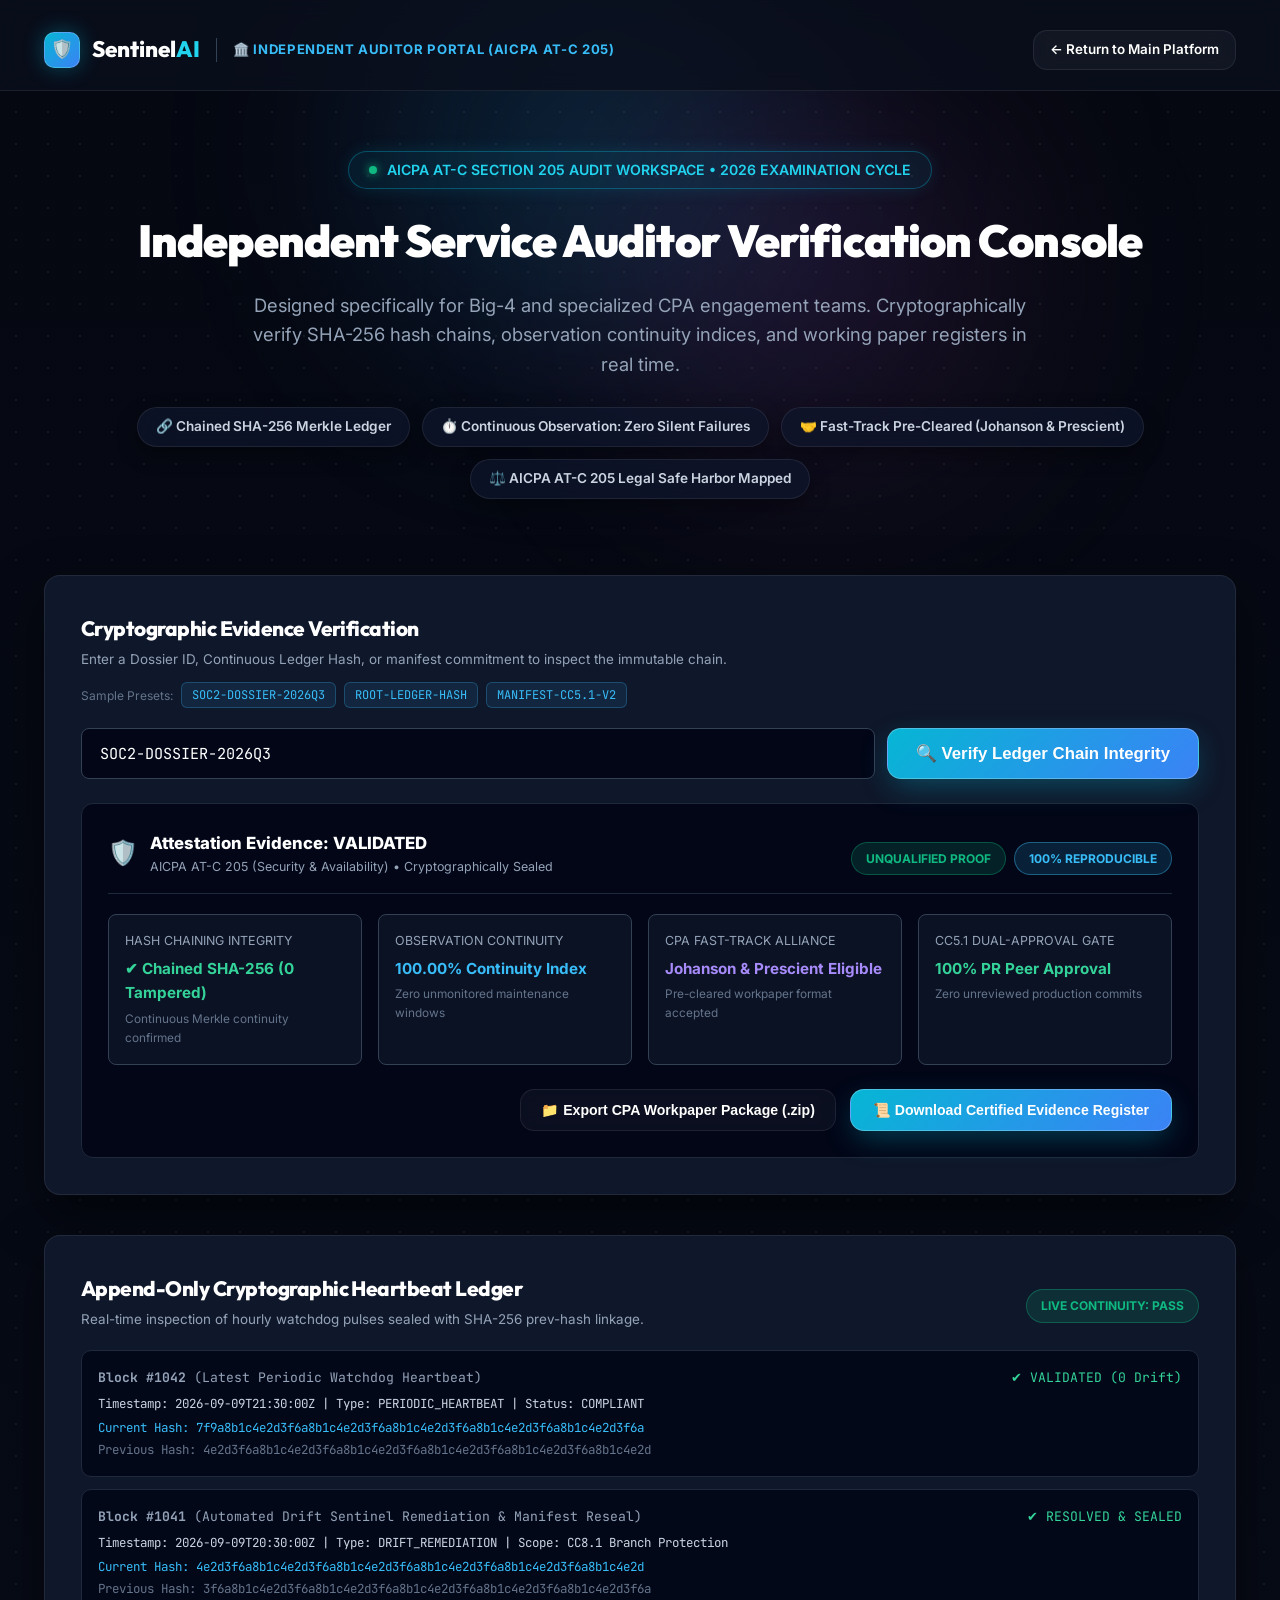
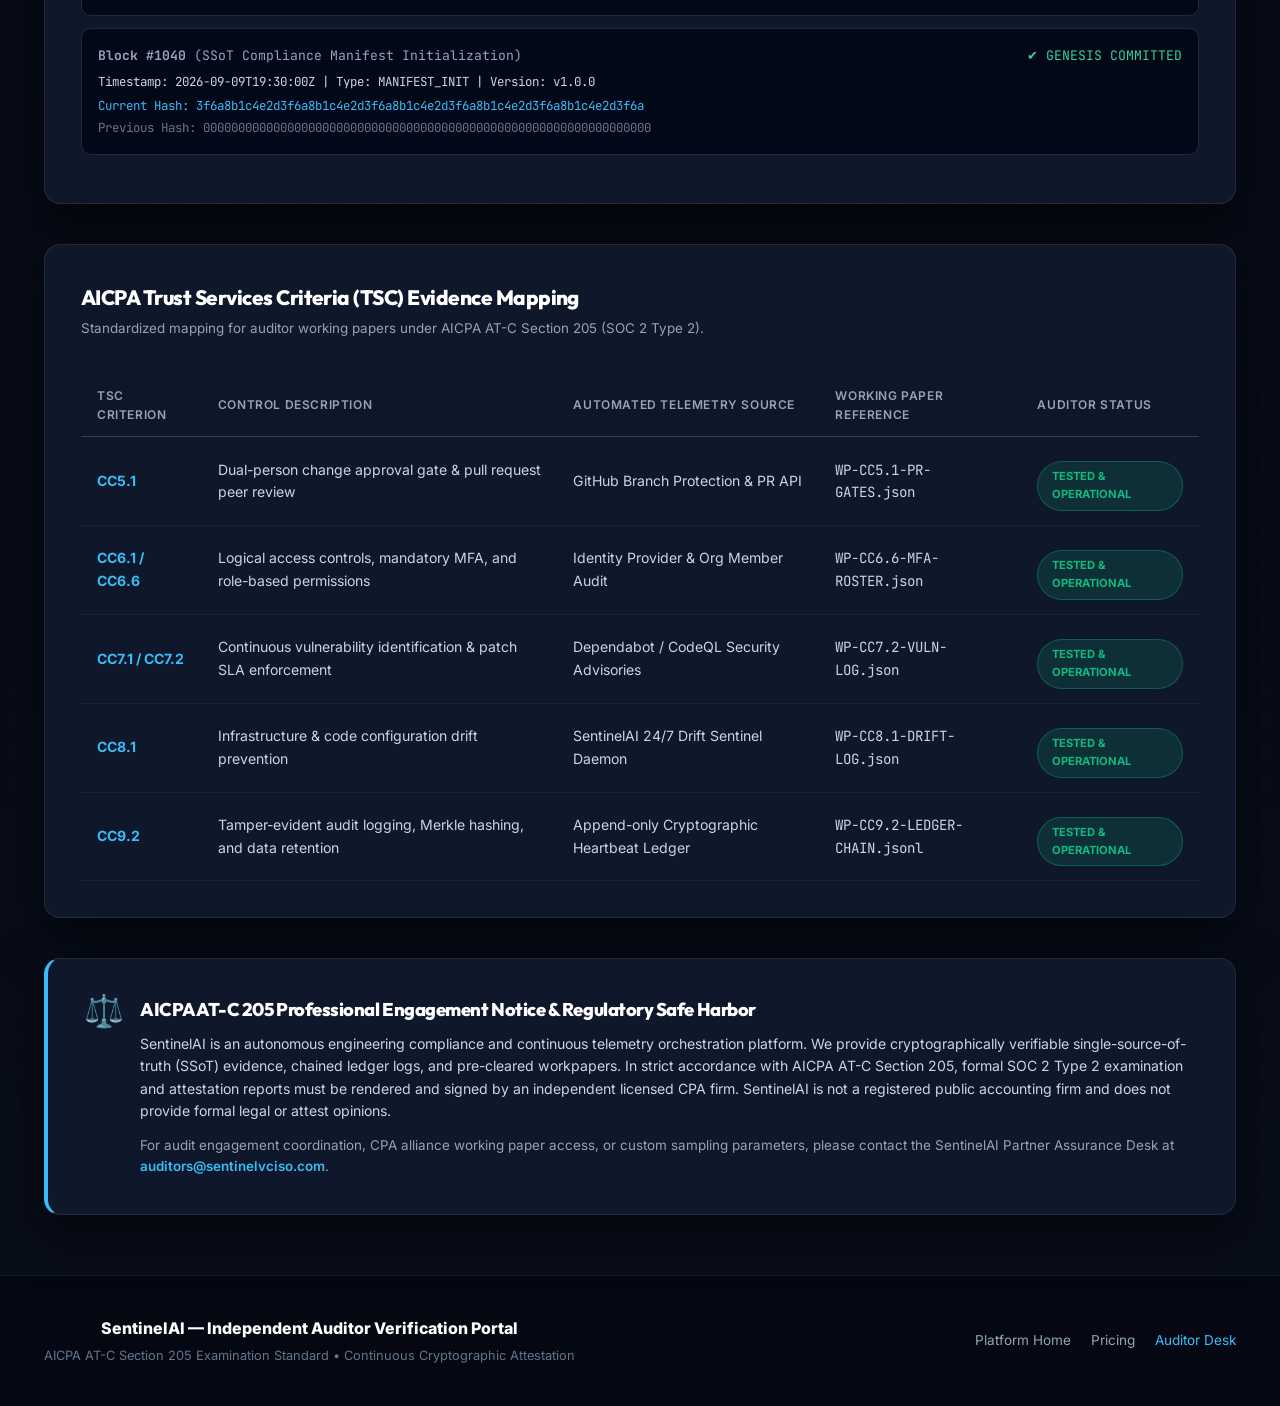
==== auditor-portal.html @ 619c7aff "feat(portal): separate auditor portal into dedicated standalone AICPA AT-C 205 workspace" ====
<!DOCTYPE html>
<html lang="en">
<head>
  <meta charset="UTF-8">
  <meta name="viewport" content="width=device-width, initial-scale=1.0">
  <title>AICPA Independent Auditor Verification Portal — SentinelAI</title>
  <meta name="description" content="Dedicated verification portal for independent CPA engagement teams and Big-4 auditors. Cryptographically verify SHA-256 audit ledgers, observation continuity, and AICPA AT-C 205 workpapers in real time.">
  <link rel="stylesheet" href="style.css">
  <style>
    .auditor-header {
      padding: 30px 0 20px;
      border-bottom: 1px solid var(--border-subtle);
      background: rgba(10, 15, 29, 0.8);
      backdrop-filter: blur(12px);
      position: sticky;
      top: 0;
      z-index: 100;
    }
    .auditor-nav {
      display: flex;
      align-items: center;
      justify-content: space-between;
      gap: 20px;
      flex-wrap: wrap;
    }
    .auditor-hero {
      padding: 60px 0 40px;
      text-align: center;
    }
    .portal-card {
      background: #0f172a;
      border: 1px solid var(--border-subtle);
      border-radius: 16px;
      padding: 36px;
      box-shadow: 0 20px 50px rgba(0, 0, 0, 0.5);
      margin-bottom: 40px;
    }
    .ledger-block {
      background: rgba(2, 6, 23, 0.85);
      border: 1px solid #1e293b;
      border-radius: 10px;
      padding: 16px;
      margin-bottom: 12px;
      font-family: 'JetBrains Mono', monospace;
      font-size: 0.82rem;
      transition: all 0.2s ease;
    }
    .ledger-block:hover {
      border-color: var(--primary-cyan-bright);
      background: rgba(6, 182, 212, 0.04);
    }
    .matrix-table {
      width: 100%;
      border-collapse: collapse;
      font-size: 0.88rem;
      margin-top: 16px;
    }
    .matrix-table th {
      text-align: left;
      padding: 12px 16px;
      background: rgba(15, 23, 42, 0.9);
      color: #94a3b8;
      font-weight: 600;
      border-bottom: 1px solid #334155;
      text-transform: uppercase;
      font-size: 0.75rem;
      letter-spacing: 0.05em;
    }
    .matrix-table td {
      padding: 14px 16px;
      border-bottom: 1px solid rgba(255, 255, 255, 0.05);
      color: #cbd5e1;
    }
    .matrix-table tr:hover td {
      background: rgba(255, 255, 255, 0.02);
    }
    .sample-chip {
      background: rgba(56, 189, 248, 0.1);
      border: 1px solid rgba(56, 189, 248, 0.25);
      border-radius: 6px;
      padding: 4px 10px;
      font-size: 0.75rem;
      color: #38bdf8;
      cursor: pointer;
      font-family: 'JetBrains Mono', monospace;
      transition: all 0.2s ease;
    }
    .sample-chip:hover {
      background: rgba(56, 189, 248, 0.2);
      border-color: #38bdf8;
    }
  </style>
</head>
<body>

  <!-- Aurora Ambient Light Mesh -->
  <div class="aurora-bg">
    <div class="aurora-blob-1"></div>
    <div class="aurora-blob-2"></div>
  </div>

  <!-- Auditor Workspace Sticky Header -->
  <header class="auditor-header">
    <div class="container auditor-nav">
      <div style="display: flex; align-items: center; gap: 16px;">
        <a href="index.html" class="brand-logo" id="auditor-logo-link">
          <div class="brand-shield-icon">🛡️</div>
          <span>Sentinel<span style="color: var(--primary-cyan-bright);">AI</span></span>
        </a>
        <div style="height: 24px; width: 1px; background: #334155;"></div>
        <span style="font-size: 0.82rem; font-weight: 700; color: #38bdf8; letter-spacing: 0.05em; text-transform: uppercase;">
          🏛️ Independent Auditor Portal (AICPA AT-C 205)
        </span>
      </div>
      <div>
        <a href="index.html" class="btn-secondary" style="font-size: 0.84rem; padding: 8px 16px;">
          <span>← Return to Main Platform</span>
        </a>
      </div>
    </div>
  </header>

  <main class="container">
    <!-- Hero / Title -->
    <section class="auditor-hero">
      <div class="badge-pill" style="margin-bottom: 16px;">
        <span class="pulse-dot"></span>
        <span>AICPA AT-C SECTION 205 AUDIT WORKSPACE • 2026 EXAMINATION CYCLE</span>
      </div>
      <h1 style="font-size: 2.8rem; font-weight: 900; margin-bottom: 14px; letter-spacing: -0.02em;">
        Independent Service Auditor Verification Console
      </h1>
      <p style="color: var(--text-muted); font-size: 1.15rem; max-width: 780px; margin: 0 auto 28px;">
        Designed specifically for Big-4 and specialized CPA engagement teams. Cryptographically verify SHA-256 hash chains, observation continuity indices, and working paper registers in real time.
      </p>

      <!-- Institutional Highlights Strip -->
      <div style="display: flex; gap: 12px; justify-content: center; flex-wrap: wrap; margin-bottom: 36px;">
        <div class="float-badge">
          <span>🔗 Chained SHA-256 Merkle Ledger</span>
        </div>
        <div class="float-badge">
          <span>⏱️ Continuous Observation: Zero Silent Failures</span>
        </div>
        <div class="float-badge">
          <span>🤝 Fast-Track Pre-Cleared (Johanson & Prescient)</span>
        </div>
        <div class="float-badge">
          <span>⚖️ AICPA AT-C 205 Legal Safe Harbor Mapped</span>
        </div>
      </div>
    </section>

    <!-- Interactive Verification Console Card -->
    <section class="portal-card">
      <div style="display: flex; justify-content: space-between; align-items: center; margin-bottom: 20px; flex-wrap: wrap; gap: 12px;">
        <div>
          <h2 style="font-size: 1.3rem; font-weight: 800; color: #ffffff; margin-bottom: 4px;">Cryptographic Evidence Verification</h2>
          <p style="font-size: 0.84rem; color: var(--text-muted);">Enter a Dossier ID, Continuous Ledger Hash, or manifest commitment to inspect the immutable chain.</p>
        </div>
        <div style="display: flex; gap: 8px; align-items: center; flex-wrap: wrap;">
          <span style="font-size: 0.75rem; color: var(--text-dim);">Sample Presets:</span>
          <button class="sample-chip" id="preset-dossier" type="button">SOC2-DOSSIER-2026Q3</button>
          <button class="sample-chip" id="preset-heartbeat" type="button">ROOT-LEDGER-HASH</button>
          <button class="sample-chip" id="preset-manifest" type="button">MANIFEST-CC5.1-V2</button>
        </div>
      </div>

      <div style="display: flex; gap: 12px; margin-bottom: 24px; flex-wrap: wrap;">
        <input type="text" id="auditor-verify-input" value="SOC2-DOSSIER-2026Q3" placeholder="Enter Document ID or SHA-256 Ledger Root Hash..." style="flex: 1; min-width: 280px; background: #020617; border: 1px solid #334155; border-radius: 8px; padding: 14px 18px; color: #ffffff; font-family: 'JetBrains Mono', monospace; font-size: 0.95rem; outline: none;">
        <button class="btn-primary" id="btn-verify-auditor-ledger" style="white-space: nowrap; padding: 14px 28px;">
          <span>🔍 Verify Ledger Chain Integrity</span>
        </button>
      </div>

      <!-- Verification Results Box -->
      <div id="auditor-verify-result" style="background: #020617; border: 1px solid #1e293b; border-radius: 12px; padding: 26px;">
        <div style="display: flex; align-items: center; justify-content: space-between; border-bottom: 1px solid #1e293b; padding-bottom: 16px; margin-bottom: 20px; flex-wrap: wrap; gap: 12px;">
          <div style="display: flex; align-items: center; gap: 12px;">
            <span style="font-size: 24px;">🛡️</span>
            <div>
              <span style="font-size: 1.05rem; font-weight: 800; color: #ffffff;" id="auditor-res-status">Attestation Evidence: VALIDATED</span>
              <div style="font-size: 0.78rem; color: #94a3b8;">AICPA AT-C 205 (Security & Availability) • Cryptographically Sealed</div>
            </div>
          </div>
          <div style="display: flex; gap: 8px;">
            <span class="score-status-badge tag-pass" style="font-size: 0.75rem;" id="auditor-res-badge">UNQUALIFIED PROOF</span>
            <span class="score-status-badge" style="background: rgba(56, 189, 248, 0.15); color: #38bdf8; border: 1px solid rgba(56, 189, 248, 0.4); font-size: 0.75rem;">100% REPRODUCIBLE</span>
          </div>
        </div>

        <div style="display: grid; grid-template-columns: repeat(auto-fit, minmax(240px, 1fr)); gap: 16px; margin-bottom: 24px; font-size: 0.85rem;">
          <div style="background: rgba(15, 23, 42, 0.7); padding: 16px; border-radius: 8px; border: 1px solid #334155;">
            <div style="color: #94a3b8; font-size: 0.78rem; text-transform: uppercase;">Hash Chaining Integrity</div>
            <div style="color: #34d399; font-weight: 700; margin-top: 6px; font-size: 0.95rem;">✔ Chained SHA-256 (0 Tampered)</div>
            <div style="color: var(--text-dim); font-size: 0.74rem; margin-top: 4px;">Continuous Merkle continuity confirmed</div>
          </div>
          <div style="background: rgba(15, 23, 42, 0.7); padding: 16px; border-radius: 8px; border: 1px solid #334155;">
            <div style="color: #94a3b8; font-size: 0.78rem; text-transform: uppercase;">Observation Continuity</div>
            <div style="color: #38bdf8; font-weight: 700; margin-top: 6px; font-size: 0.95rem;" id="auditor-continuity-val">100.00% Continuity Index</div>
            <div style="color: var(--text-dim); font-size: 0.74rem; margin-top: 4px;">Zero unmonitored maintenance windows</div>
          </div>
          <div style="background: rgba(15, 23, 42, 0.7); padding: 16px; border-radius: 8px; border: 1px solid #334155;">
            <div style="color: #94a3b8; font-size: 0.78rem; text-transform: uppercase;">CPA Fast-Track Alliance</div>
            <div style="color: #a78bfa; font-weight: 700; margin-top: 6px; font-size: 0.95rem;">Johanson & Prescient Eligible</div>
            <div style="color: var(--text-dim); font-size: 0.74rem; margin-top: 4px;">Pre-cleared workpaper format accepted</div>
          </div>
          <div style="background: rgba(15, 23, 42, 0.7); padding: 16px; border-radius: 8px; border: 1px solid #334155;">
            <div style="color: #94a3b8; font-size: 0.78rem; text-transform: uppercase;">CC5.1 Dual-Approval Gate</div>
            <div style="color: #34d399; font-weight: 700; margin-top: 6px; font-size: 0.95rem;">100% PR Peer Approval</div>
            <div style="color: var(--text-dim); font-size: 0.74rem; margin-top: 4px;">Zero unreviewed production commits</div>
          </div>
        </div>

        <div style="display: flex; gap: 14px; justify-content: flex-end; flex-wrap: wrap;">
          <button class="btn-secondary" id="btn-export-workpapers" style="display: inline-flex; align-items: center; gap: 8px; font-size: 0.88rem; padding: 12px 20px;">
            <span>📁 Export CPA Workpaper Package (.zip)</span>
          </button>
          <button class="btn-primary" id="btn-download-audit-cert" style="display: inline-flex; align-items: center; gap: 8px; font-size: 0.88rem; padding: 12px 22px;">
            <span>📜 Download Certified Evidence Register</span>
          </button>
        </div>
      </div>
    </section>

    <!-- Cryptographic Ledger Block Explorer -->
    <section class="portal-card">
      <div style="display: flex; justify-content: space-between; align-items: center; margin-bottom: 20px;">
        <div>
          <h2 style="font-size: 1.3rem; font-weight: 800; color: #ffffff; margin-bottom: 4px;">Append-Only Cryptographic Heartbeat Ledger</h2>
          <p style="font-size: 0.84rem; color: var(--text-muted);">Real-time inspection of hourly watchdog pulses sealed with SHA-256 prev-hash linkage.</p>
        </div>
        <span class="score-status-badge tag-pass" style="font-size: 0.75rem;">LIVE CONTINUITY: PASS</span>
      </div>

      <div class="ledger-block">
        <div style="display: flex; justify-content: space-between; margin-bottom: 6px; color: #94a3b8;">
          <span><strong>Block #1042</strong> (Latest Periodic Watchdog Heartbeat)</span>
          <span style="color: #34d399;">✔ VALIDATED (0 Drift)</span>
        </div>
        <div style="color: #cbd5e1; font-size: 0.78rem;">
          <div>Timestamp: <code>2026-09-09T21:30:00Z</code> | Type: <code>PERIODIC_HEARTBEAT</code> | Status: <code>COMPLIANT</code></div>
          <div style="color: #38bdf8; margin-top: 4px; word-break: break-all;">Current Hash: <code>7f9a8b1c4e2d3f6a8b1c4e2d3f6a8b1c4e2d3f6a8b1c4e2d3f6a8b1c4e2d3f6a</code></div>
          <div style="color: #64748b; margin-top: 2px; word-break: break-all;">Previous Hash: <code>4e2d3f6a8b1c4e2d3f6a8b1c4e2d3f6a8b1c4e2d3f6a8b1c4e2d3f6a8b1c4e2d</code></div>
        </div>
      </div>

      <div class="ledger-block">
        <div style="display: flex; justify-content: space-between; margin-bottom: 6px; color: #94a3b8;">
          <span><strong>Block #1041</strong> (Automated Drift Sentinel Remediation & Manifest Reseal)</span>
          <span style="color: #34d399;">✔ RESOLVED & SEALED</span>
        </div>
        <div style="color: #cbd5e1; font-size: 0.78rem;">
          <div>Timestamp: <code>2026-09-09T20:30:00Z</code> | Type: <code>DRIFT_REMEDIATION</code> | Scope: <code>CC8.1 Branch Protection</code></div>
          <div style="color: #38bdf8; margin-top: 4px; word-break: break-all;">Current Hash: <code>4e2d3f6a8b1c4e2d3f6a8b1c4e2d3f6a8b1c4e2d3f6a8b1c4e2d3f6a8b1c4e2d</code></div>
          <div style="color: #64748b; margin-top: 2px; word-break: break-all;">Previous Hash: <code>3f6a8b1c4e2d3f6a8b1c4e2d3f6a8b1c4e2d3f6a8b1c4e2d3f6a8b1c4e2d3f6a</code></div>
        </div>
      </div>

      <div class="ledger-block">
        <div style="display: flex; justify-content: space-between; margin-bottom: 6px; color: #94a3b8;">
          <span><strong>Block #1040</strong> (SSoT Compliance Manifest Initialization)</span>
          <span style="color: #34d399;">✔ GENESIS COMMITTED</span>
        </div>
        <div style="color: #cbd5e1; font-size: 0.78rem;">
          <div>Timestamp: <code>2026-09-09T19:30:00Z</code> | Type: <code>MANIFEST_INIT</code> | Version: <code>v1.0.0</code></div>
          <div style="color: #38bdf8; margin-top: 4px; word-break: break-all;">Current Hash: <code>3f6a8b1c4e2d3f6a8b1c4e2d3f6a8b1c4e2d3f6a8b1c4e2d3f6a8b1c4e2d3f6a</code></div>
          <div style="color: #64748b; margin-top: 2px; word-break: break-all;">Previous Hash: <code>0000000000000000000000000000000000000000000000000000000000000000</code></div>
        </div>
      </div>
    </section>

    <!-- AICPA Trust Services Criteria (TSC) Control Matrix -->
    <section class="portal-card">
      <h2 style="font-size: 1.3rem; font-weight: 800; color: #ffffff; margin-bottom: 4px;">AICPA Trust Services Criteria (TSC) Evidence Mapping</h2>
      <p style="font-size: 0.84rem; color: var(--text-muted); margin-bottom: 18px;">
        Standardized mapping for auditor working papers under AICPA AT-C Section 205 (SOC 2 Type 2).
      </p>

      <div style="overflow-x: auto;">
        <table class="matrix-table">
          <thead>
            <tr>
              <th>TSC Criterion</th>
              <th>Control Description</th>
              <th>Automated Telemetry Source</th>
              <th>Working Paper Reference</th>
              <th>Auditor Status</th>
            </tr>
          </thead>
          <tbody>
            <tr>
              <td><strong style="color: #38bdf8;">CC5.1</strong></td>
              <td>Dual-person change approval gate & pull request peer review</td>
              <td>GitHub Branch Protection & PR API</td>
              <td><code>WP-CC5.1-PR-GATES.json</code></td>
              <td><span class="score-status-badge tag-pass" style="font-size: 0.7rem;">TESTED & OPERATIONAL</span></td>
            </tr>
            <tr>
              <td><strong style="color: #38bdf8;">CC6.1 / CC6.6</strong></td>
              <td>Logical access controls, mandatory MFA, and role-based permissions</td>
              <td>Identity Provider & Org Member Audit</td>
              <td><code>WP-CC6.6-MFA-ROSTER.json</code></td>
              <td><span class="score-status-badge tag-pass" style="font-size: 0.7rem;">TESTED & OPERATIONAL</span></td>
            </tr>
            <tr>
              <td><strong style="color: #38bdf8;">CC7.1 / CC7.2</strong></td>
              <td>Continuous vulnerability identification & patch SLA enforcement</td>
              <td>Dependabot / CodeQL Security Advisories</td>
              <td><code>WP-CC7.2-VULN-LOG.json</code></td>
              <td><span class="score-status-badge tag-pass" style="font-size: 0.7rem;">TESTED & OPERATIONAL</span></td>
            </tr>
            <tr>
              <td><strong style="color: #38bdf8;">CC8.1</strong></td>
              <td>Infrastructure & code configuration drift prevention</td>
              <td>SentinelAI 24/7 Drift Sentinel Daemon</td>
              <td><code>WP-CC8.1-DRIFT-LOG.json</code></td>
              <td><span class="score-status-badge tag-pass" style="font-size: 0.7rem;">TESTED & OPERATIONAL</span></td>
            </tr>
            <tr>
              <td><strong style="color: #38bdf8;">CC9.2</strong></td>
              <td>Tamper-evident audit logging, Merkle hashing, and data retention</td>
              <td>Append-only Cryptographic Heartbeat Ledger</td>
              <td><code>WP-CC9.2-LEDGER-CHAIN.jsonl</code></td>
              <td><span class="score-status-badge tag-pass" style="font-size: 0.7rem;">TESTED & OPERATIONAL</span></td>
            </tr>
          </tbody>
        </table>
      </div>
    </section>

    <!-- AICPA AT-C 205 Legal Safe Harbor & Guarantee -->
    <section class="portal-card" style="border-left: 4px solid #38bdf8;">
      <div style="display: flex; align-items: flex-start; gap: 16px;">
        <span style="font-size: 32px; line-height: 1;">⚖️</span>
        <div>
          <h3 style="font-size: 1.15rem; font-weight: 800; color: #ffffff; margin-bottom: 8px;">
            AICPA AT-C 205 Professional Engagement Notice & Regulatory Safe Harbor
          </h3>
          <p style="font-size: 0.88rem; color: #cbd5e1; line-height: 1.6; margin-bottom: 12px;">
            SentinelAI is an autonomous engineering compliance and continuous telemetry orchestration platform. We provide cryptographically verifiable single-source-of-truth (SSoT) evidence, chained ledger logs, and pre-cleared workpapers. In strict accordance with AICPA AT-C Section 205, formal SOC 2 Type 2 examination and attestation reports must be rendered and signed by an independent licensed CPA firm. SentinelAI is not a registered public accounting firm and does not provide formal legal or attest opinions.
          </p>
          <div style="font-size: 0.84rem; color: #94a3b8;">
            For audit engagement coordination, CPA alliance working paper access, or custom sampling parameters, please contact the SentinelAI Partner Assurance Desk at <a href="mailto:auditors@sentinelvciso.com" style="color: #38bdf8; text-decoration: none; font-weight: 600;">auditors@sentinelvciso.com</a>.
          </div>
        </div>
      </div>
    </section>
  </main>

  <!-- Footer -->
  <footer style="border-top: 1px solid var(--border-subtle); padding: 40px 0; margin-top: 60px; background: rgba(5, 8, 17, 0.9);">
    <div class="container" style="display: flex; justify-content: space-between; align-items: center; flex-wrap: wrap; gap: 20px;">
      <div>
        <div style="font-weight: 800; color: #ffffff; font-size: 1rem; margin-bottom: 4px;">
          SentinelAI — Independent Auditor Verification Portal
        </div>
        <div style="font-size: 0.8rem; color: var(--text-dim);">
          AICPA AT-C Section 205 Examination Standard • Continuous Cryptographic Attestation
        </div>
      </div>
      <div style="display: flex; gap: 20px; font-size: 0.85rem;">
        <a href="index.html" style="color: var(--text-muted); text-decoration: none;">Platform Home</a>
        <a href="index.html#pricing" style="color: var(--text-muted); text-decoration: none;">Pricing</a>
        <a href="mailto:auditors@sentinelvciso.com" style="color: #38bdf8; text-decoration: none;">Auditor Desk</a>
      </div>
    </div>
  </footer>

  <script src="auditor.js"></script>
</body>
</html>
---- style.css ----
/* ════════════════════════════════════════════════════════════════════════════════
   SentinelAI Design System (S-Tier Pinterest / Linear Aesthetic V2.0)
   Cyber-Grid | Ambient Aurora Mesh | Bento Grid | Border Beams | Dark Dossier
   ════════════════════════════════════════════════════════════════════════════════ */

@import url('https://fonts.googleapis.com/css2?family=Inter:wght@300;400;500;600;700&family=Outfit:wght@500;600;700;800;900&family=JetBrains+Mono:wght@400;500;600&display=swap');

:root {
  --bg-deep: #050811;
  --bg-surface: #0a0f1d;
  --bg-surface-elevated: #10172c;
  --bg-glass: rgba(14, 21, 40, 0.7);
  --bg-card: rgba(16, 24, 46, 0.65);
  
  --border-subtle: rgba(255, 255, 255, 0.08);
  --border-hover: rgba(56, 189, 248, 0.4);
  --border-glow: rgba(6, 182, 212, 0.3);
  
  --primary-cyan: #06b6d4;
  --primary-cyan-bright: #22d3ee;
  --primary-glow: rgba(6, 182, 212, 0.35);
  --accent-violet: #8b5cf6;
  --accent-blue: #3b82f6;
  --accent-emerald: #10b981;
  --accent-amber: #f59e0b;
  --accent-rose: #f43f5e;
  
  --text-main: #f8fafc;
  --text-muted: #94a3b8;
  --text-dim: #64748b;
  
  --radius-sm: 8px;
  --radius-md: 14px;
  --radius-lg: 24px;
  --radius-full: 9999px;
  
  --shadow-card: 0 20px 40px -15px rgba(0, 0, 0, 0.7);
  --shadow-neon: 0 0 50px -10px var(--primary-glow);
}

html {
  scroll-behavior: smooth;
}

* {
  box-sizing: border-box;
  margin: 0;
  padding: 0;
}

section {
  scroll-margin-top: 90px;
}

body {
  font-family: 'Inter', -apple-system, BlinkMacSystemFont, sans-serif;
  background-color: var(--bg-deep);
  color: var(--text-main);
  line-height: 1.6;
  overflow-x: hidden;
  -webkit-font-smoothing: antialiased;
  background-image: 
    radial-gradient(rgba(255, 255, 255, 0.06) 1px, transparent 1px),
    linear-gradient(to bottom, #050811, #080d1a);
  background-size: 32px 32px, 100% 100%;
}

h1, h2, h3, h4, h5, h6 {
  font-family: 'Outfit', sans-serif;
  color: #ffffff;
  letter-spacing: -0.025em;
}

code, pre, .mono {
  font-family: 'JetBrains Mono', monospace;
}

/* Dynamic Aurora & Perspective Grid */
.aurora-bg {
  position: absolute;
  top: 0;
  left: 0;
  right: 0;
  height: 900px;
  overflow: hidden;
  z-index: 0;
  pointer-events: none;
}

.aurora-blob-1 {
  position: absolute;
  top: -100px;
  left: 20%;
  width: 650px;
  height: 500px;
  background: radial-gradient(circle, rgba(6, 182, 212, 0.22) 0%, rgba(59, 130, 246, 0.12) 40%, transparent 70%);
  filter: blur(90px);
  animation: floatOrb 12s ease-in-out infinite alternate;
}

.aurora-blob-2 {
  position: absolute;
  top: 50px;
  right: 15%;
  width: 550px;
  height: 450px;
  background: radial-gradient(circle, rgba(139, 92, 246, 0.18) 0%, rgba(236, 72, 153, 0.08) 50%, transparent 70%);
  filter: blur(100px);
  animation: floatOrb 15s ease-in-out infinite alternate-reverse;
}

@keyframes floatOrb {
  0% { transform: translate(0, 0) scale(1); }
  100% { transform: translate(40px, 30px) scale(1.1); }
}

.container {
  max-width: 1240px;
  margin: 0 auto;
  padding: 0 24px;
  position: relative;
  z-index: 1;
}

/* Navbar */
.navbar {
  position: sticky;
  top: 0;
  z-index: 100;
  background: rgba(5, 8, 17, 0.75);
  backdrop-filter: blur(20px);
  border-bottom: 1px solid var(--border-subtle);
  padding: 18px 0;
}

.nav-container {
  display: flex;
  align-items: center;
  justify-content: space-between;
}

.brand-logo {
  display: flex;
  align-items: center;
  gap: 12px;
  text-decoration: none;
  color: #ffffff;
  font-family: 'Outfit', sans-serif;
  font-weight: 800;
  font-size: 1.4rem;
}

.brand-shield-icon {
  width: 36px;
  height: 36px;
  background: linear-gradient(135deg, var(--primary-cyan), var(--accent-blue));
  border-radius: 10px;
  display: flex;
  align-items: center;
  justify-content: center;
  color: #ffffff;
  font-size: 18px;
  box-shadow: 0 0 20px var(--primary-glow);
  border: 1px solid rgba(255, 255, 255, 0.2);
}

.nav-links {
  display: flex;
  align-items: center;
  gap: 32px;
  list-style: none;
}

.nav-links a {
  color: var(--text-muted);
  text-decoration: none;
  font-size: 0.95rem;
  font-weight: 500;
  transition: all 0.2s ease;
}

.nav-links a:hover {
  color: var(--primary-cyan-bright);
}

.nav-cta-btn {
  background: linear-gradient(135deg, var(--primary-cyan), var(--accent-blue));
  color: #ffffff;
  border: 1px solid rgba(255, 255, 255, 0.2);
  border-radius: var(--radius-full);
  padding: 10px 22px;
  font-weight: 700;
  font-size: 0.92rem;
  cursor: pointer;
  text-decoration: none;
  box-shadow: 0 4px 18px var(--primary-glow);
  transition: all 0.2s cubic-bezier(0.16, 1, 0.3, 1);
}

.nav-cta-btn:hover {
  transform: translateY(-2px);
  box-shadow: 0 8px 25px rgba(6, 182, 212, 0.5);
  filter: brightness(1.1);
}

/* Hero Section */
.hero {
  padding: 100px 0 70px 0;
  text-align: center;
  position: relative;
}

.badge-pill {
  display: inline-flex;
  align-items: center;
  gap: 10px;
  background: rgba(6, 182, 212, 0.08);
  border: 1px solid rgba(6, 182, 212, 0.35);
  color: var(--primary-cyan-bright);
  padding: 7px 20px;
  border-radius: var(--radius-full);
  font-size: 0.88rem;
  font-weight: 600;
  margin-bottom: 28px;
  box-shadow: 0 0 20px -5px rgba(6, 182, 212, 0.25);
}

.pulse-dot {
  width: 8px;
  height: 8px;
  background-color: var(--accent-emerald);
  border-radius: 50%;
  box-shadow: 0 0 10px var(--accent-emerald);
  animation: pulseGlow 2s infinite;
}

@keyframes pulseGlow {
  0% { transform: scale(0.9); opacity: 0.7; }
  50% { transform: scale(1.4); opacity: 1; }
  100% { transform: scale(0.9); opacity: 0.7; }
}

.hero-title {
  font-size: 4.1rem;
  line-height: 1.1;
  font-weight: 900;
  margin-bottom: 24px;
  background: linear-gradient(180deg, #ffffff 45%, #94a3b8 100%);
  -webkit-background-clip: text;
  -webkit-text-fill-color: transparent;
}

.hero-title-highlight {
  background: linear-gradient(135deg, var(--primary-cyan-bright) 10%, #60a5fa 60%, var(--accent-violet) 100%);
  -webkit-background-clip: text;
  -webkit-text-fill-color: transparent;
}

.hero-subtitle {
  font-size: 1.25rem;
  color: var(--text-muted);
  max-width: 760px;
  margin: 0 auto 40px auto;
  font-weight: 400;
  line-height: 1.65;
}

.hero-actions {
  display: flex;
  justify-content: center;
  gap: 18px;
  margin-bottom: 54px;
}

.btn-primary {
  display: inline-flex;
  align-items: center;
  gap: 12px;
  background: linear-gradient(135deg, var(--primary-cyan), var(--accent-blue));
  color: #ffffff;
  border: 1px solid rgba(255, 255, 255, 0.25);
  border-radius: var(--radius-md);
  padding: 15px 32px;
  font-size: 1.05rem;
  font-weight: 700;
  cursor: pointer;
  text-decoration: none;
  box-shadow: 0 10px 30px -5px var(--primary-glow);
  transition: all 0.2s cubic-bezier(0.16, 1, 0.3, 1);
}

.btn-primary:hover {
  transform: translateY(-3px);
  box-shadow: 0 15px 35px -5px rgba(6, 182, 212, 0.55);
  filter: brightness(1.1);
}

.btn-secondary {
  display: inline-flex;
  align-items: center;
  gap: 12px;
  background: rgba(255, 255, 255, 0.04);
  color: #ffffff;
  border: 1px solid var(--border-subtle);
  border-radius: var(--radius-md);
  padding: 15px 28px;
  font-size: 1.05rem;
  font-weight: 600;
  cursor: pointer;
  text-decoration: none;
  backdrop-filter: blur(12px);
  transition: all 0.2s ease;
}

.btn-secondary:hover {
  background: rgba(255, 255, 255, 0.08);
  border-color: rgba(255, 255, 255, 0.25);
  transform: translateY(-2px);
}

/* Floating Telemetry Badges in Hero */
.hero-floating-badges {
  display: flex;
  justify-content: center;
  gap: 20px;
  margin-bottom: 40px;
}

.float-badge {
  display: inline-flex;
  align-items: center;
  gap: 10px;
  background: var(--bg-card);
  backdrop-filter: blur(14px);
  border: 1px solid var(--border-subtle);
  border-radius: var(--radius-full);
  padding: 8px 18px;
  font-size: 0.85rem;
  font-weight: 600;
  color: #cbd5e1;
  box-shadow: 0 8px 20px rgba(0, 0, 0, 0.35);
  transition: border-color 0.2s ease;
}

.float-badge:hover {
  border-color: var(--border-highlight);
}

.live-indicator {
  display: inline-block;
  width: 7px;
  height: 7px;
  border-radius: 50%;
  background: var(--accent-emerald);
  box-shadow: 0 0 8px var(--accent-emerald);
}

/* Proof Strip */
.proof-strip {
  display: flex;
  align-items: center;
  justify-content: center;
  gap: 36px;
  padding: 16px 28px;
  background: var(--bg-card);
  backdrop-filter: blur(16px);
  border: 1px solid var(--border-subtle);
  border-radius: var(--radius-md);
  max-width: 920px;
  margin: 0 auto;
  font-size: 0.88rem;
}

.proof-item {
  display: flex;
  align-items: center;
  gap: 10px;
  color: var(--text-muted);
  font-weight: 600;
}

.proof-item svg {
  color: var(--accent-emerald);
  filter: drop-shadow(0 0 6px rgba(16, 185, 129, 0.4));
}

/* ════════════════════════════════════════════════════════════════════════════════
   BENTO GRID ARCHITECTURE (Pinterest / Linear Layout)
   ════════════════════════════════════════════════════════════════════════════════ */

.bento-section {
  padding: 90px 0;
}

.bento-grid {
  display: grid;
  grid-template-columns: repeat(3, 1fr);
  gap: 24px;
  margin-top: 48px;
}

.bento-card {
  background: var(--bg-card);
  backdrop-filter: blur(16px);
  border: 1px solid var(--border-subtle);
  border-radius: var(--radius-lg);
  padding: 32px;
  position: relative;
  overflow: hidden;
  transition: all 0.3s cubic-bezier(0.16, 1, 0.3, 1);
  box-shadow: var(--shadow-card);
}

.bento-card:hover {
  transform: translateY(-5px);
  border-color: var(--border-hover);
  box-shadow: var(--shadow-card), 0 0 30px -10px var(--primary-glow);
}

.bento-card-large {
  grid-column: span 2;
}

.bento-card-full {
  grid-column: span 3;
}

.bento-icon {
  width: 48px;
  height: 48px;
  border-radius: 12px;
  background: rgba(6, 182, 212, 0.12);
  border: 1px solid rgba(6, 182, 212, 0.3);
  display: flex;
  align-items: center;
  justify-content: center;
  font-size: 24px;
  color: var(--primary-cyan-bright);
  margin-bottom: 20px;
  box-shadow: 0 0 20px -5px var(--primary-glow);
}

.bento-title {
  font-size: 1.35rem;
  font-weight: 700;
  margin-bottom: 10px;
}

.bento-desc {
  font-size: 0.92rem;
  color: var(--text-muted);
  line-height: 1.6;
}

.bento-visual-terminal {
  margin-top: 24px;
  background: #060913;
  border: 1px solid var(--border-subtle);
  border-radius: var(--radius-md);
  padding: 16px;
  font-family: 'JetBrains Mono', monospace;
  font-size: 0.8rem;
  color: #94a3b8;
}

.bento-visual-gauge {
  margin-top: 24px;
  display: flex;
  align-items: center;
  justify-content: space-between;
  background: #060913;
  border: 1px solid var(--border-subtle);
  border-radius: var(--radius-md);
  padding: 16px 20px;
}

/* ════════════════════════════════════════════════════════════════════════════════
   INTERACTIVE SCANNER CONSOLE (Cyber Terminal)
   ════════════════════════════════════════════════════════════════════════════════ */

.scanner-section {
  padding: 50px 0 90px 0;
}

.scanner-box {
  background: var(--bg-surface);
  border: 1px solid rgba(56, 189, 248, 0.3);
  border-radius: var(--radius-lg);
  box-shadow: var(--shadow-card), 0 0 50px -10px var(--primary-glow);
  overflow: hidden;
  position: relative;
}

.scanner-header {
  background: #070c18;
  border-bottom: 1px solid var(--border-subtle);
  padding: 16px 24px;
  display: flex;
  align-items: center;
  justify-content: space-between;
}

.window-dots {
  display: flex;
  gap: 8px;
}

.window-dot {
  width: 12px;
  height: 12px;
  border-radius: 50%;
}

.dot-red { background: #ef4444; }
.dot-yellow { background: #f59e0b; }
.dot-green { background: #10b981; }

.window-title {
  font-size: 0.85rem;
  color: var(--text-dim);
  font-family: 'JetBrains Mono', monospace;
}

.scanner-body {
  padding: 40px;
}

.scanner-input-row {
  display: flex;
  gap: 14px;
  margin-bottom: 20px;
}

.repo-input-wrap {
  flex: 1;
  display: flex;
  align-items: center;
  background: #060913;
  border: 1px solid var(--border-subtle);
  border-radius: var(--radius-md);
  padding: 0 18px;
  transition: all 0.2s ease;
}

.repo-input-wrap:focus-within {
  border-color: var(--primary-cyan);
  box-shadow: 0 0 0 3px rgba(6, 182, 212, 0.2);
}

.repo-prefix {
  color: var(--text-dim);
  font-family: 'JetBrains Mono', monospace;
  font-size: 0.95rem;
  margin-right: 6px;
}

.repo-input {
  background: transparent;
  border: none;
  color: #ffffff;
  font-size: 1.05rem;
  font-family: 'JetBrains Mono', monospace;
  width: 100%;
  padding: 16px 0;
  outline: none;
}

.btn-scan {
  background: linear-gradient(135deg, var(--primary-cyan), var(--accent-blue));
  color: #ffffff;
  border: 1px solid rgba(255, 255, 255, 0.25);
  border-radius: var(--radius-md);
  padding: 0 32px;
  font-weight: 700;
  font-size: 1.05rem;
  cursor: pointer;
  white-space: nowrap;
  box-shadow: 0 6px 20px var(--primary-glow);
  transition: all 0.2s ease;
}

.btn-scan:hover {
  transform: translateY(-1px);
  filter: brightness(1.15);
  box-shadow: 0 8px 25px rgba(6, 182, 212, 0.5);
}

.scanner-presets {
  display: flex;
  align-items: center;
  gap: 12px;
  font-size: 0.88rem;
  color: var(--text-dim);
  margin-bottom: 32px;
}

.preset-chip {
  background: rgba(255, 255, 255, 0.04);
  border: 1px solid var(--border-subtle);
  border-radius: var(--radius-full);
  padding: 6px 14px;
  color: var(--text-muted);
  cursor: pointer;
  font-size: 0.82rem;
  transition: all 0.15s ease;
}

.preset-chip:hover {
  background: rgba(6, 182, 212, 0.15);
  border-color: var(--primary-cyan);
  color: #ffffff;
}

/* Scan Animation Terminal */
.scan-terminal {
  display: none;
  background: #050812;
  border: 1px solid var(--border-subtle);
  border-radius: var(--radius-md);
  padding: 24px;
  margin-bottom: 32px;
  font-family: 'JetBrains Mono', monospace;
  font-size: 0.88rem;
}

.terminal-line {
  margin-bottom: 10px;
  display: flex;
  align-items: center;
  gap: 12px;
}

.terminal-spinner {
  color: var(--primary-cyan-bright);
  animation: spin 1s linear infinite;
}

@keyframes spin {
  100% { transform: rotate(360deg); }
}

/* Results Grid */
.results-grid {
  display: grid;
  grid-template-columns: 290px 1fr;
  gap: 28px;
}

.score-card {
  background: #060913;
  border: 1px solid var(--border-subtle);
  border-radius: var(--radius-md);
  padding: 28px;
  text-align: center;
  display: flex;
  flex-direction: column;
  justify-content: center;
  box-shadow: 0 8px 24px rgba(0, 0, 0, 0.4);
}

.score-circle {
  width: 130px;
  height: 130px;
  border-radius: 50%;
  margin: 0 auto 18px auto;
  display: flex;
  flex-direction: column;
  align-items: center;
  justify-content: center;
  border: 6px solid var(--primary-cyan);
  box-shadow: 0 0 35px rgba(6, 182, 212, 0.45);
}

.score-num {
  font-size: 2.8rem;
  font-weight: 900;
  line-height: 1;
  color: #ffffff;
}

.score-label {
  font-size: 0.75rem;
  color: var(--text-dim);
  text-transform: uppercase;
  letter-spacing: 0.5px;
}

.score-status-badge {
  display: inline-block;
  background: rgba(16, 185, 129, 0.15);
  color: var(--accent-emerald);
  border: 1px solid rgba(16, 185, 129, 0.35);
  border-radius: var(--radius-full);
  padding: 6px 14px;
  font-size: 0.82rem;
  font-weight: 700;
  margin-top: 10px;
}

.audit-checklist {
  display: flex;
  flex-direction: column;
  gap: 12px;
}

.check-item {
  display: flex;
  align-items: center;
  justify-content: space-between;
  background: #060913;
  border: 1px solid var(--border-subtle);
  border-radius: var(--radius-md);
  padding: 16px 20px;
  transition: all 0.2s ease;
}

.check-item:hover {
  border-color: var(--border-hover);
  background: rgba(10, 15, 29, 0.8);
}

.check-meta {
  display: flex;
  align-items: center;
  gap: 16px;
}

.check-code {
  font-family: 'JetBrains Mono', monospace;
  font-size: 0.8rem;
  background: rgba(6, 182, 212, 0.1);
  border: 1px solid rgba(6, 182, 212, 0.3);
  border-radius: 6px;
  padding: 4px 10px;
  color: var(--primary-cyan-bright);
  font-weight: 700;
}

.check-name {
  font-size: 0.98rem;
  font-weight: 600;
  color: #ffffff;
  margin-bottom: 2px;
}

.check-desc {
  font-size: 0.82rem;
  color: var(--text-muted);
}

.status-tag {
  font-size: 0.75rem;
  font-weight: 800;
  padding: 5px 12px;
  border-radius: var(--radius-full);
  letter-spacing: 0.5px;
}

.tag-pass { background: rgba(16, 185, 129, 0.15); color: var(--accent-emerald); border: 1px solid rgba(16, 185, 129, 0.35); }
.tag-fail { background: rgba(244, 63, 94, 0.15); color: var(--accent-rose); border: 1px solid rgba(244, 63, 94, 0.35); }
.tag-warn { background: rgba(245, 158, 11, 0.15); color: var(--accent-amber); border: 1px solid rgba(245, 158, 11, 0.35); }

/* ════════════════════════════════════════════════════════════════════════════════
   AUDIT EVIDENCE DOSSIER (High-Tech Dark Mode)
   ════════════════════════════════════════════════════════════════════════════════ */

.dossier-box {
  background: #090e1c;
  border: 1px solid var(--border-hover);
  border-radius: var(--radius-lg);
  padding: 40px;
  box-shadow: var(--shadow-card), 0 0 45px -10px rgba(56, 189, 248, 0.25);
  position: relative;
}

.dossier-header {
  display: flex;
  justify-content: space-between;
  align-items: center;
  border-bottom: 1px solid var(--border-subtle);
  padding-bottom: 22px;
  margin-bottom: 26px;
}

.dossier-seal-badge {
  display: inline-flex;
  align-items: center;
  gap: 8px;
  background: linear-gradient(135deg, rgba(6, 182, 212, 0.2), rgba(59, 130, 246, 0.2));
  border: 1px solid var(--primary-cyan);
  color: var(--primary-cyan-bright);
  font-size: 0.8rem;
  font-weight: 800;
  padding: 6px 14px;
  border-radius: var(--radius-full);
  letter-spacing: 0.5px;
}

.dossier-table {
  width: 100%;
  border-collapse: collapse;
  margin-bottom: 26px;
  font-size: 0.9rem;
}

.dossier-table th {
  background: #050812;
  color: var(--text-muted);
  font-weight: 700;
  text-align: left;
  padding: 12px 16px;
  border: 1px solid var(--border-subtle);
}

.dossier-table td {
  padding: 14px 16px;
  border: 1px solid var(--border-subtle);
  color: #cbd5e1;
}

/* Features Section & Heading Structure (STYLEX Standard) */
.features-section {
  padding: 110px 0;
  position: relative;
}

.section-head {
  text-align: center;
  margin-bottom: 54px;
}

/* Comparison Table */
.compare-table-box {
  background: var(--bg-surface);
  border: 1px solid var(--border-subtle);
  border-radius: var(--radius-lg);
  overflow: hidden;
  box-shadow: var(--shadow-card);
  margin-top: 10px;
}

.compare-table {
  width: 100%;
  border-collapse: collapse;
  text-align: left;
}

.compare-table th {
  background: #070c18;
  padding: 20px 28px;
  font-size: 0.92rem;
  font-weight: 700;
  color: var(--text-muted);
  border-bottom: 1px solid var(--border-subtle);
}

.compare-table th.highlight {
  color: var(--primary-cyan-bright);
  background: rgba(6, 182, 212, 0.08);
}

.compare-table td {
  padding: 18px 28px;
  border-bottom: 1px solid var(--border-subtle);
  font-size: 0.95rem;
}

.compare-table tr:last-child td {
  border-bottom: none;
}

.compare-table td.highlight {
  background: rgba(6, 182, 212, 0.04);
  font-weight: 600;
  color: #ffffff;
}

/* Pricing Cards */
.pricing-section {
  padding: 100px 0 120px 0;
}

.pricing-grid {
  display: grid;
  grid-template-columns: repeat(2, 1fr);
  gap: 36px;
  max-width: 980px;
  margin: 64px auto 0 auto;
}

.pricing-card {
  background: var(--bg-surface);
  border: 1px solid var(--border-subtle);
  border-radius: var(--radius-lg);
  padding: 44px;
  position: relative;
  display: flex;
  flex-direction: column;
  box-shadow: var(--shadow-card);
  transition: all 0.3s cubic-bezier(0.16, 1, 0.3, 1);
}

.pricing-card:hover {
  transform: translateY(-6px);
}

.pricing-card.featured {
  border-color: var(--primary-cyan);
  box-shadow: var(--shadow-card), 0 0 45px -10px var(--primary-glow);
}

.plan-badge {
  position: absolute;
  top: -15px;
  right: 32px;
  background: linear-gradient(135deg, var(--primary-cyan), var(--accent-blue));
  color: #ffffff;
  font-size: 0.78rem;
  font-weight: 800;
  padding: 6px 16px;
  border-radius: var(--radius-full);
  letter-spacing: 0.5px;
  box-shadow: 0 4px 14px var(--primary-glow);
  white-space: nowrap;
}

.plan-name {
  font-size: 1.6rem;
  font-weight: 800;
  margin-bottom: 8px;
}

.plan-desc {
  font-size: 0.92rem;
  color: var(--text-muted);
  margin-bottom: 28px;
}

.plan-price-wrap {
  display: flex;
  align-items: baseline;
  gap: 6px;
  margin-bottom: 32px;
}

.price-currency {
  font-size: 2rem;
  font-weight: 700;
  color: #ffffff;
}

.price-val {
  font-size: 3.8rem;
  font-weight: 900;
  color: #ffffff;
  line-height: 1;
}

.price-period {
  font-size: 1rem;
  color: var(--text-dim);
}

.plan-features {
  list-style: none;
  margin-bottom: 40px;
  flex: 1;
}

.plan-features li {
  display: flex;
  align-items: center;
  gap: 14px;
  margin-bottom: 16px;
  font-size: 0.95rem;
  color: #cbd5e1;
}

.plan-features li svg {
  color: var(--accent-emerald);
  filter: drop-shadow(0 0 6px rgba(16, 185, 129, 0.4));
  flex-shrink: 0;
}

.btn-plan {
  width: 100%;
  padding: 16px;
  border-radius: var(--radius-md);
  font-weight: 700;
  font-size: 1.05rem;
  cursor: pointer;
  text-align: center;
  border: none;
  transition: all 0.2s ease;
}

.btn-plan-featured {
  background: linear-gradient(135deg, var(--primary-cyan), var(--accent-blue));
  color: #ffffff;
  box-shadow: 0 6px 20px var(--primary-glow);
  border: 1px solid rgba(255, 255, 255, 0.2);
}

.btn-plan-featured:hover {
  filter: brightness(1.15);
  box-shadow: 0 8px 30px rgba(6, 182, 212, 0.5);
  transform: translateY(-2px);
}

.btn-plan-outline {
  background: rgba(255, 255, 255, 0.04);
  color: #ffffff;
  border: 1px solid var(--border-subtle);
}

.btn-plan-outline:hover {
  background: rgba(255, 255, 255, 0.08);
  border-color: rgba(255, 255, 255, 0.25);
  transform: translateY(-2px);
}

/* Modal */
.modal-overlay {
  display: none;
  position: fixed;
  inset: 0;
  background: rgba(0, 0, 0, 0.8);
  backdrop-filter: blur(12px);
  z-index: 1000;
  align-items: center;
  justify-content: center;
  padding: 20px;
}

.modal-card {
  background: var(--bg-surface);
  border: 1px solid var(--border-hover);
  border-radius: var(--radius-lg);
  width: 100%;
  max-width: 500px;
  padding: 36px;
  position: relative;
  box-shadow: var(--shadow-neon);
  animation: modalPop 0.25s cubic-bezier(0.16, 1, 0.3, 1);
}

@keyframes modalPop {
  from { opacity: 0; transform: scale(0.95); }
  to { opacity: 1; transform: scale(1); }
}

.modal-close {
  position: absolute;
  top: 20px;
  right: 20px;
  background: transparent;
  border: none;
  color: var(--text-dim);
  font-size: 1.6rem;
  cursor: pointer;
  transition: color 0.15s ease;
}

.modal-close:hover {
  color: #ffffff;
}

.modal-title {
  font-size: 1.5rem;
  margin-bottom: 6px;
}

.modal-subtitle {
  font-size: 0.88rem;
  color: var(--text-muted);
  margin-bottom: 26px;
}

.checkout-summary {
  background: #060913;
  border: 1px solid var(--border-subtle);
  border-radius: var(--radius-md);
  padding: 18px;
  margin-bottom: 24px;
}

.summary-row {
  display: flex;
  justify-content: space-between;
  margin-bottom: 10px;
  font-size: 0.92rem;
}

.summary-row:last-child {
  margin-bottom: 0;
  border-top: 1px solid var(--border-subtle);
  padding-top: 10px;
  font-weight: 800;
  color: #ffffff;
}

/* Key Impact Metrics Grid (STYLEX Elevation) */
.metrics-grid {
  display: grid;
  grid-template-columns: repeat(4, 1fr);
  gap: 20px;
  margin-top: 48px;
  width: 100%;
}

.metric-card {
  background: var(--surface-card);
  backdrop-filter: blur(16px);
  -webkit-backdrop-filter: blur(16px);
  border: 1px solid var(--border-subtle);
  border-radius: var(--radius-lg);
  padding: 24px 20px;
  text-align: left;
  transition: all 0.3s cubic-bezier(0.16, 1, 0.3, 1);
  position: relative;
  overflow: hidden;
}

.metric-card:hover {
  transform: translateY(-4px);
  border-color: rgba(6, 182, 212, 0.35);
  box-shadow: 0 12px 30px rgba(0, 0, 0, 0.4);
}

.metric-card::before {
  content: '';
  position: absolute;
  top: 0;
  left: 0;
  right: 0;
  height: 2px;
  background: linear-gradient(90deg, transparent, rgba(6, 182, 212, 0.6), transparent);
}

.metric-val {
  font-size: 2.2rem;
  font-weight: 900;
  letter-spacing: -0.5px;
  line-height: 1.1;
  margin-bottom: 8px;
  font-family: 'Inter', -apple-system, sans-serif;
}

.metric-title {
  font-size: 0.92rem;
  font-weight: 700;
  color: #ffffff;
  margin-bottom: 4px;
}

.metric-desc {
  font-size: 0.8rem;
  color: var(--text-dim);
  line-height: 1.4;
}

/* FAQ Accordion Section */
.faq-section {
  padding: 100px 0;
  position: relative;
  z-index: 2;
}

.faq-accordion {
  max-width: 860px;
  margin: 40px auto 0 auto;
  display: flex;
  flex-direction: column;
  gap: 14px;
}

.faq-item {
  background: var(--surface-card);
  border: 1px solid var(--border-subtle);
  border-radius: var(--radius-md);
  overflow: hidden;
  transition: all 0.25s ease;
}

.faq-item:hover {
  border-color: rgba(255, 255, 255, 0.15);
}

.faq-item.active {
  border-color: rgba(6, 182, 212, 0.4);
  background: rgba(10, 15, 30, 0.85);
  box-shadow: 0 8px 24px rgba(0, 0, 0, 0.3);
}

.faq-trigger {
  width: 100%;
  padding: 22px 26px;
  background: transparent;
  border: none;
  display: flex;
  justify-content: space-between;
  align-items: center;
  text-align: left;
  cursor: pointer;
  color: #ffffff;
  font-size: 1.05rem;
  font-weight: 700;
  transition: color 0.2s ease;
}

.faq-trigger:hover .faq-question {
  color: var(--primary-cyan-bright);
}

.faq-icon {
  font-size: 1.4rem;
  font-weight: 400;
  color: var(--primary-cyan-bright);
  transition: transform 0.3s ease;
  margin-left: 16px;
  flex-shrink: 0;
}

.faq-item.active .faq-icon {
  transform: rotate(45deg);
  color: #ef4444;
}

.faq-content {
  max-height: 0;
  overflow: hidden;
  transition: max-height 0.35s cubic-bezier(0.16, 1, 0.3, 1), padding 0.3s ease;
  padding: 0 26px;
  color: var(--text-muted);
  font-size: 0.95rem;
  line-height: 1.65;
}

.faq-item.active .faq-content {
  max-height: 300px;
  padding-bottom: 24px;
}

/* Dossier Preview Modal Styling */
.dossier-modal-card {
  max-width: 720px;
}

.dossier-modal-body {
  background: #050811;
  border: 1px solid var(--border-subtle);
  border-radius: var(--radius-md);
  padding: 24px;
  position: relative;
  overflow: hidden;
}

.dossier-watermark {
  position: absolute;
  top: 50%;
  left: 50%;
  transform: translate(-50%, -50%) rotate(-25deg);
  font-size: 3.5rem;
  font-weight: 900;
  color: rgba(6, 182, 212, 0.04);
  letter-spacing: 4px;
  white-space: nowrap;
  pointer-events: none;
  text-transform: uppercase;
}

.dossier-preview-header {
  border-bottom: 2px solid var(--border-subtle);
  padding-bottom: 12px;
  margin-bottom: 16px;
}

.dossier-preview-header h4 {
  font-size: 1.05rem;
  color: #ffffff;
  letter-spacing: 0.5px;
  margin-bottom: 4px;
}

.dossier-preview-header p {
  font-size: 0.8rem;
  color: var(--text-dim);
}

.dossier-preview-meta {
  font-size: 0.82rem;
  color: var(--text-muted);
  line-height: 1.6;
  margin-bottom: 18px;
  background: rgba(255, 255, 255, 0.02);
  padding: 12px;
  border-radius: 6px;
  border: 1px solid rgba(255, 255, 255, 0.05);
}

.dossier-preview-sample-table {
  width: 100%;
  font-size: 0.82rem;
}

.dossier-table-row {
  display: grid;
  grid-template-columns: 2fr 1fr 1.5fr 1fr;
  padding: 8px 12px;
  border-bottom: 1px solid rgba(255, 255, 255, 0.05);
}

.dossier-th {
  background: rgba(255, 255, 255, 0.05);
  font-weight: 700;
  color: var(--text-dim);
  text-transform: uppercase;
  font-size: 0.75rem;
  border-radius: 4px;
}

/* Footer */
footer {
  border-top: 1px solid var(--border-subtle);
  padding: 60px 0 36px 0;
  font-size: 0.88rem;
  color: var(--text-dim);
  text-align: center;
  background: #04060d;
}

/* Responsive */
@media (max-width: 960px) {
  .hero-title { font-size: 2.8rem; }
  .bento-grid { grid-template-columns: 1fr; }
  .bento-card-large, .bento-card-full { grid-column: span 1; }
  .results-grid { grid-template-columns: 1fr; }
  .pricing-grid { grid-template-columns: 1fr; }
  .metrics-grid { grid-template-columns: repeat(2, 1fr); }
  .scanner-input-row { flex-direction: column; }
  .hero-floating-badges { flex-direction: column; align-items: center; }
  .proof-strip { flex-wrap: wrap; gap: 18px; }
  .nav-links { display: none; }
}

@media (max-width: 640px) {
  .metrics-grid { grid-template-columns: 1fr; }
  .dossier-table-row { grid-template-columns: 1fr 1fr; gap: 4px; }
}
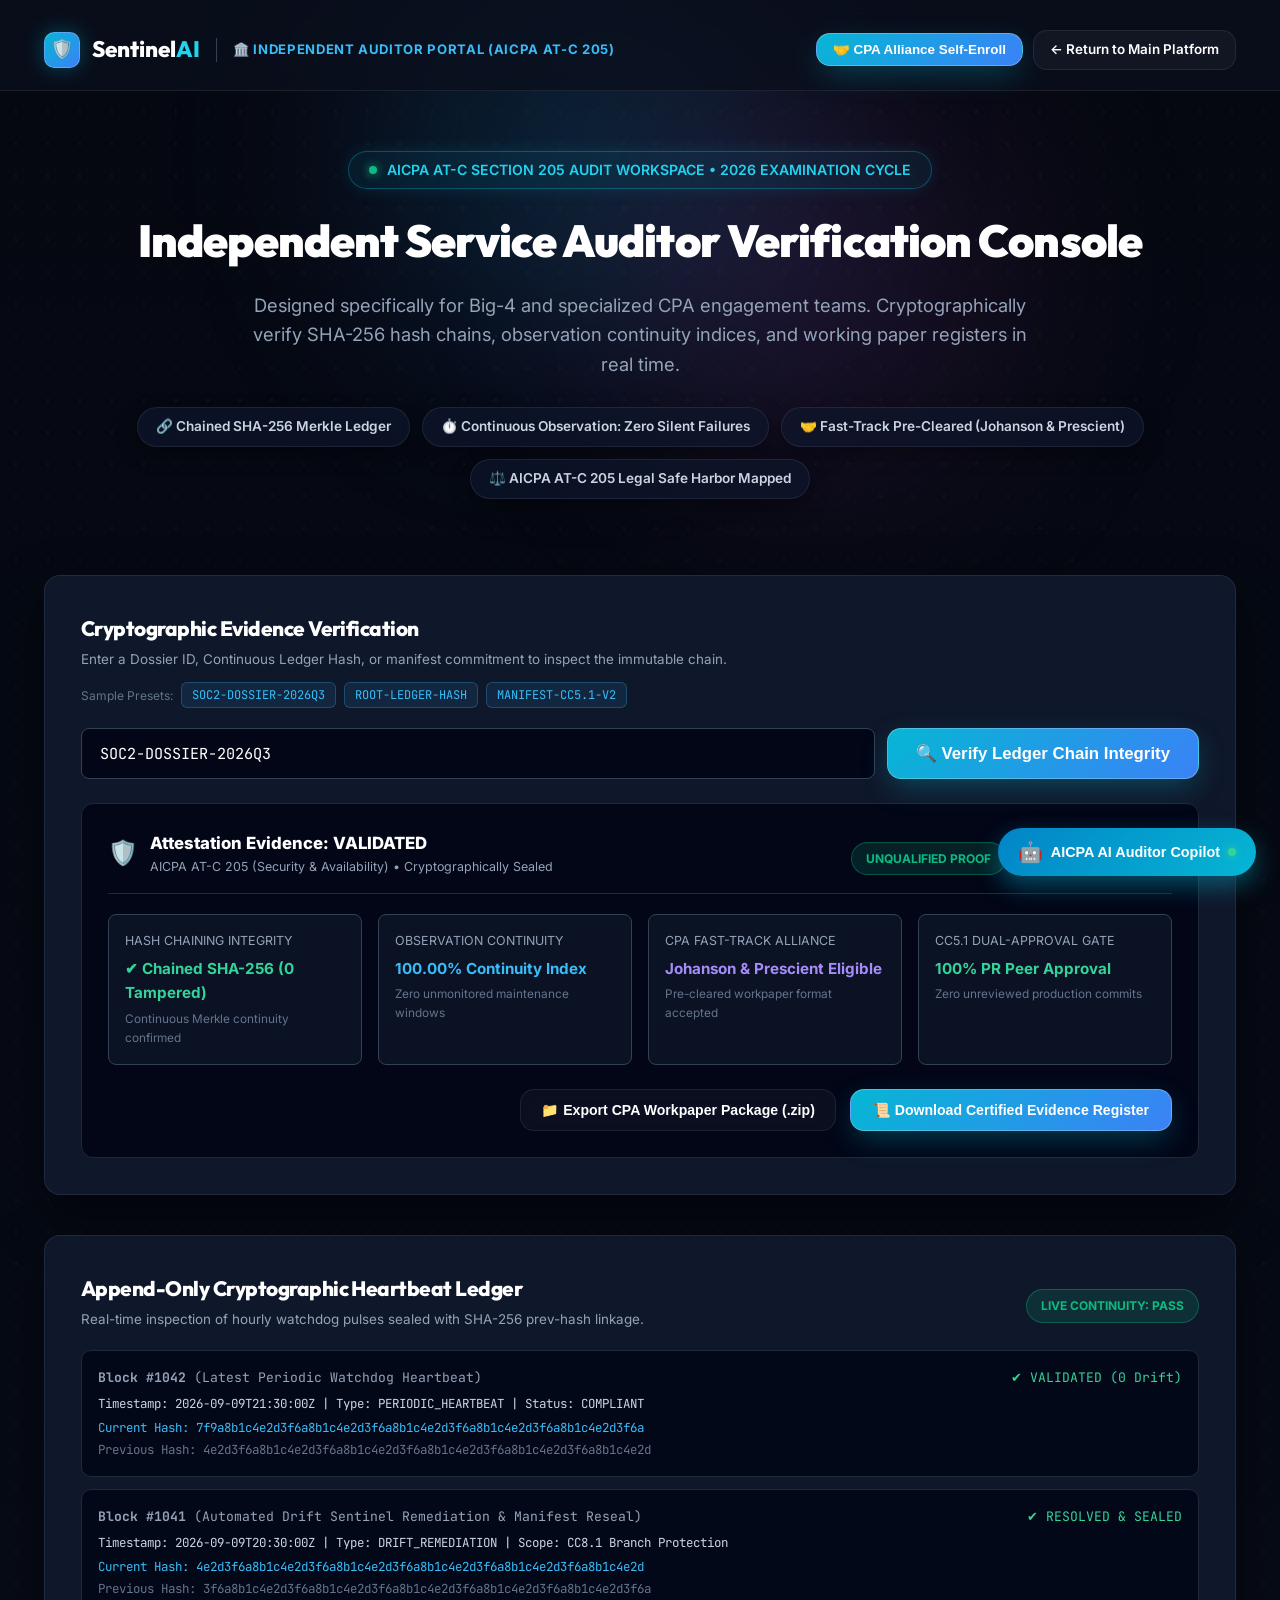
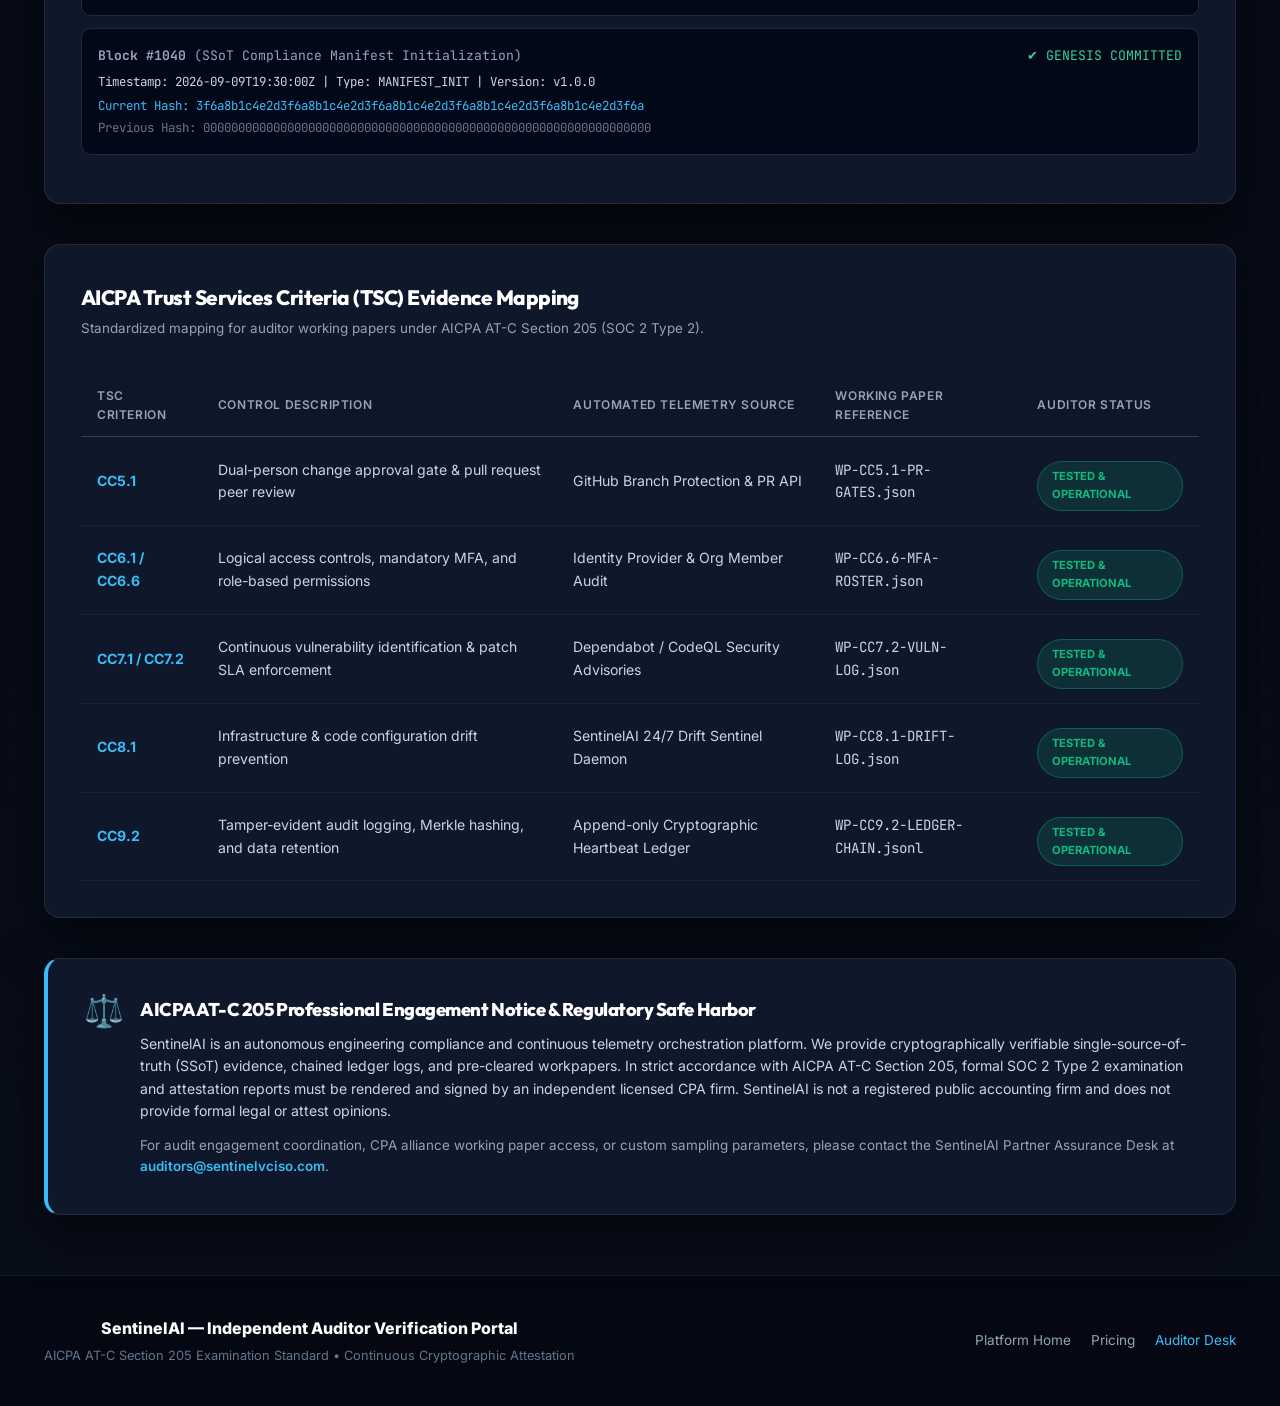
==== commit a5d1d637: "feat(reverse-onboarding): add zero-touch auditor invite magic links, AICPA AI copilot chatbot, and s" ====
--- a/auditor-portal.html
+++ b/auditor-portal.html
@@ -89,6 +89,44 @@
       background: rgba(56, 189, 248, 0.2);
       border-color: #38bdf8;
     }
+    .chat-chip {
+      background: rgba(56, 189, 248, 0.12);
+      border: 1px solid rgba(56, 189, 248, 0.3);
+      border-radius: 999px;
+      padding: 4px 10px;
+      font-size: 0.72rem;
+      color: #38bdf8;
+      cursor: pointer;
+      white-space: nowrap;
+      transition: all 0.2s ease;
+    }
+    .chat-chip:hover {
+      background: rgba(56, 189, 248, 0.25);
+      border-color: #38bdf8;
+    }
+    .user-msg {
+      background: #0284c7;
+      color: #ffffff;
+      border-radius: 12px;
+      padding: 10px 14px;
+      align-self: flex-end;
+      max-width: 85%;
+      font-size: 0.84rem;
+    }
+    .bot-msg {
+      background: #0f172a;
+      border: 1px solid #1e293b;
+      border-radius: 12px;
+      padding: 12px 14px;
+      color: #cbd5e1;
+      align-self: flex-start;
+      max-width: 90%;
+      font-size: 0.84rem;
+      line-height: 1.5;
+    }
+    .bot-msg strong {
+      color: #38bdf8;
+    }
   </style>
 </head>
 <body>
@@ -112,13 +150,33 @@
           🏛️ Independent Auditor Portal (AICPA AT-C 205)
         </span>
       </div>
-      <div>
+      <div style="display: flex; gap: 10px; align-items: center; flex-wrap: wrap;">
+        <button class="btn-primary" id="btn-open-alliance-modal" style="font-size: 0.84rem; padding: 8px 16px;">
+          <span>🤝 CPA Alliance Self-Enroll</span>
+        </button>
         <a href="index.html" class="btn-secondary" style="font-size: 0.84rem; padding: 8px 16px;">
           <span>← Return to Main Platform</span>
         </a>
       </div>
     </div>
   </header>
+
+  <!-- Dynamic Client Context Banner (Reverse Onboarding) -->
+  <div id="client-context-banner" style="display: none; background: linear-gradient(90deg, rgba(6, 182, 212, 0.15), rgba(56, 189, 248, 0.1)); border-bottom: 1px solid rgba(56, 189, 248, 0.3); padding: 12px 0;">
+    <div class="container" style="display: flex; justify-content: space-between; align-items: center; flex-wrap: wrap; gap: 12px;">
+      <div style="display: flex; align-items: center; gap: 10px;">
+        <span style="font-size: 20px;">🏢</span>
+        <div>
+          <span style="font-size: 0.95rem; font-weight: 800; color: #ffffff;">Auditing Client: <code id="client-name-display" style="color: #67e8f9;">enterprise-org/core-backend</code></span>
+          <div style="font-size: 0.76rem; color: #94a3b8;">Automated Reverse Onboarding via Client Invitation • Read-Only Auditor Scope</div>
+        </div>
+      </div>
+      <div style="display: flex; align-items: center; gap: 12px;">
+        <span class="score-status-badge tag-pass" style="font-size: 0.72rem;">TOKEN: <span id="client-token-display">AUD-98214</span></span>
+        <span style="color: #34d399; font-size: 0.82rem; font-weight: 700;">✔ 100.00% Continuity Index Verified</span>
+      </div>
+    </div>
+  </div>
 
   <main class="container">
     <!-- Hero / Title -->
@@ -367,6 +425,95 @@
     </div>
   </footer>
 
+  <!-- CPA Alliance Self-Registration Modal -->
+  <div class="modal-overlay" id="modal-alliance" style="display: none;">
+    <div class="modal-card" style="max-width: 520px; background: #0f172a; border: 1px solid #334155; border-radius: 16px; padding: 32px; box-shadow: 0 25px 50px -12px rgba(0, 0, 0, 0.7); position: relative;">
+      <button class="modal-close" id="btn-close-alliance-modal">&times;</button>
+      <div style="display: flex; align-items: center; gap: 12px; margin-bottom: 16px;">
+        <span style="font-size: 28px;">🤝</span>
+        <div>
+          <h3 style="font-size: 1.25rem; font-weight: 800; color: #ffffff; margin: 0;">CPA Fast-Track Alliance</h3>
+          <div style="font-size: 0.8rem; color: #94a3b8;">Instant Self-Enrollment • Zero Sales Calls Required</div>
+        </div>
+      </div>
+      <p style="font-size: 0.85rem; color: #cbd5e1; line-height: 1.5; margin-bottom: 18px;">
+        Register your CPA firm or boutique audit practice to access pre-cleared AT-C 205 working paper templates, direct client ledger streaming APIs, and co-branded verification badges.
+      </p>
+      <div style="display: grid; grid-template-columns: 1fr 1fr; gap: 12px; margin-bottom: 14px;">
+        <div>
+          <label style="display: block; font-size: 0.75rem; text-transform: uppercase; color: #94a3b8; margin-bottom: 4px; font-weight: 600;">CPA Firm Name</label>
+          <input type="text" id="alliance-firm-name" placeholder="e.g. Apex Assurance LLP" style="width: 100%; background: #020617; border: 1px solid #334155; border-radius: 8px; padding: 10px 12px; color: #ffffff; font-size: 0.85rem; outline: none;">
+        </div>
+        <div>
+          <label style="display: block; font-size: 0.75rem; text-transform: uppercase; color: #94a3b8; margin-bottom: 4px; font-weight: 600;">Engagement Partner</label>
+          <input type="text" id="alliance-partner-name" placeholder="e.g. Sarah Jenkins, CPA" style="width: 100%; background: #020617; border: 1px solid #334155; border-radius: 8px; padding: 10px 12px; color: #ffffff; font-size: 0.85rem; outline: none;">
+        </div>
+      </div>
+      <div style="margin-bottom: 18px;">
+        <label style="display: block; font-size: 0.75rem; text-transform: uppercase; color: #94a3b8; margin-bottom: 4px; font-weight: 600;">Corporate Work Email</label>
+        <input type="email" id="alliance-email" placeholder="partner@apexassurance.com" style="width: 100%; background: #020617; border: 1px solid #334155; border-radius: 8px; padding: 10px 12px; color: #ffffff; font-size: 0.85rem; outline: none;">
+      </div>
+      <div style="background: rgba(16, 185, 129, 0.08); border: 1px solid rgba(16, 185, 129, 0.25); border-radius: 8px; padding: 12px; margin-bottom: 20px; font-size: 0.78rem; color: #94a3b8; line-height: 1.4;">
+        ✔ <strong>Instant Activation:</strong> Upon submission, you will immediately receive your CPA Partner ID, direct API verification keys, and the complete 2026 Audit Working Paper Toolkit.
+      </div>
+      <div style="display: flex; justify-content: flex-end;">
+        <button class="btn-primary" id="btn-submit-alliance" style="width: 100%; justify-content: center; padding: 12px;">
+          <span>🚀 Activate CPA Fast-Track Partner Status</span>
+        </button>
+      </div>
+    </div>
+  </div>
+
+  <!-- Floating AICPA AI Auditor Copilot Widget -->
+  <div id="auditor-chat-widget" style="position: fixed; bottom: 24px; right: 24px; z-index: 1000;">
+    <!-- Toggle Trigger Button -->
+    <button id="btn-toggle-chat" style="background: linear-gradient(135deg, #0284c7, #06b6d4); color: #ffffff; border: none; border-radius: 9999px; padding: 12px 20px; font-weight: 700; font-size: 0.9rem; display: flex; align-items: center; gap: 8px; box-shadow: 0 10px 25px rgba(6, 182, 212, 0.4); cursor: pointer; transition: all 0.2s ease;">
+      <span style="font-size: 20px;">🤖</span>
+      <span>AICPA AI Auditor Copilot</span>
+      <span style="display: inline-block; width: 8px; height: 8px; border-radius: 50%; background: #34d399; box-shadow: 0 0 8px #34d399;"></span>
+    </button>
+
+    <!-- Chat Window Card -->
+    <div id="chat-window-card" style="display: none; width: 400px; max-width: calc(100vw - 32px); height: 540px; max-height: calc(100vh - 120px); background: #0b1329; border: 1px solid rgba(56, 189, 248, 0.35); border-radius: 16px; box-shadow: 0 25px 60px rgba(0, 0, 0, 0.75); margin-bottom: 12px; flex-direction: column; overflow: hidden; backdrop-filter: blur(20px);">
+      <!-- Chat Header -->
+      <div style="background: rgba(15, 23, 42, 0.95); padding: 14px 18px; border-bottom: 1px solid #1e293b; display: flex; justify-content: space-between; align-items: center;">
+        <div style="display: flex; align-items: center; gap: 10px;">
+          <div style="width: 32px; height: 32px; border-radius: 8px; background: rgba(6, 182, 212, 0.15); border: 1px solid rgba(6, 182, 212, 0.3); display: flex; align-items: center; justify-content: center; font-size: 16px;">
+            🤖
+          </div>
+          <div>
+            <div style="font-size: 0.9rem; font-weight: 800; color: #ffffff;">AICPA AI Auditor Copilot</div>
+            <div style="font-size: 0.72rem; color: #38bdf8;">AT-C 205 Standards • Zero-Touch Technical Desk</div>
+          </div>
+        </div>
+        <button id="btn-close-chat" style="background: none; border: none; color: #94a3b8; font-size: 20px; cursor: pointer; padding: 4px 8px;">✕</button>
+      </div>
+
+      <!-- Quick Suggestion Chips -->
+      <div style="padding: 8px 12px; background: #091024; border-bottom: 1px solid #1e293b; display: flex; gap: 6px; overflow-x: auto; white-space: nowrap;">
+        <button class="chat-chip" data-q="How is CC8.1 branch protection verified?">CC8.1 Branch Protection</button>
+        <button class="chat-chip" data-q="Explain SHA-256 Merkle chain integrity">SHA-256 Chaining</button>
+        <button class="chat-chip" data-q="Where are the CUEC cloud workpapers?">CUEC Roster</button>
+        <button class="chat-chip" data-q="How do I join the CPA Fast-Track Alliance?">CPA Alliance</button>
+      </div>
+
+      <!-- Messages Container -->
+      <div id="chat-messages" style="flex: 1; overflow-y: auto; padding: 16px; display: flex; flex-direction: column; gap: 12px; font-size: 0.85rem; line-height: 1.5;">
+        <!-- Initial Greeting Message -->
+        <div class="bot-msg">
+          <div style="font-weight: 700; color: #38bdf8; margin-bottom: 4px; font-size: 0.76rem;">AICPA AUDITOR COPILOT:</div>
+          Greetings. I am the autonomous SentinelAI Technical & Compliance Copilot for independent CPA engagement teams. You can query me on AICPA Trust Services Criteria (CC1.1–CC9.2), API telemetry logic, or sample workpaper matrices. How may I assist your audit team today?
+        </div>
+      </div>
+
+      <!-- Chat Input Area -->
+      <div style="padding: 12px 14px; background: rgba(15, 23, 42, 0.95); border-top: 1px solid #1e293b; display: flex; gap: 8px;">
+        <input type="text" id="chat-input-field" placeholder="Ask a technical or AICPA question..." style="flex: 1; background: #020617; border: 1px solid #334155; border-radius: 8px; padding: 10px 14px; color: #ffffff; font-size: 0.85rem; outline: none;">
+        <button id="btn-chat-send" style="background: #0284c7; color: #ffffff; border: none; border-radius: 8px; padding: 0 16px; font-weight: 700; font-size: 0.85rem; cursor: pointer;">Send</button>
+      </div>
+    </div>
+  </div>
+
   <script src="auditor.js"></script>
 </body>
 </html>
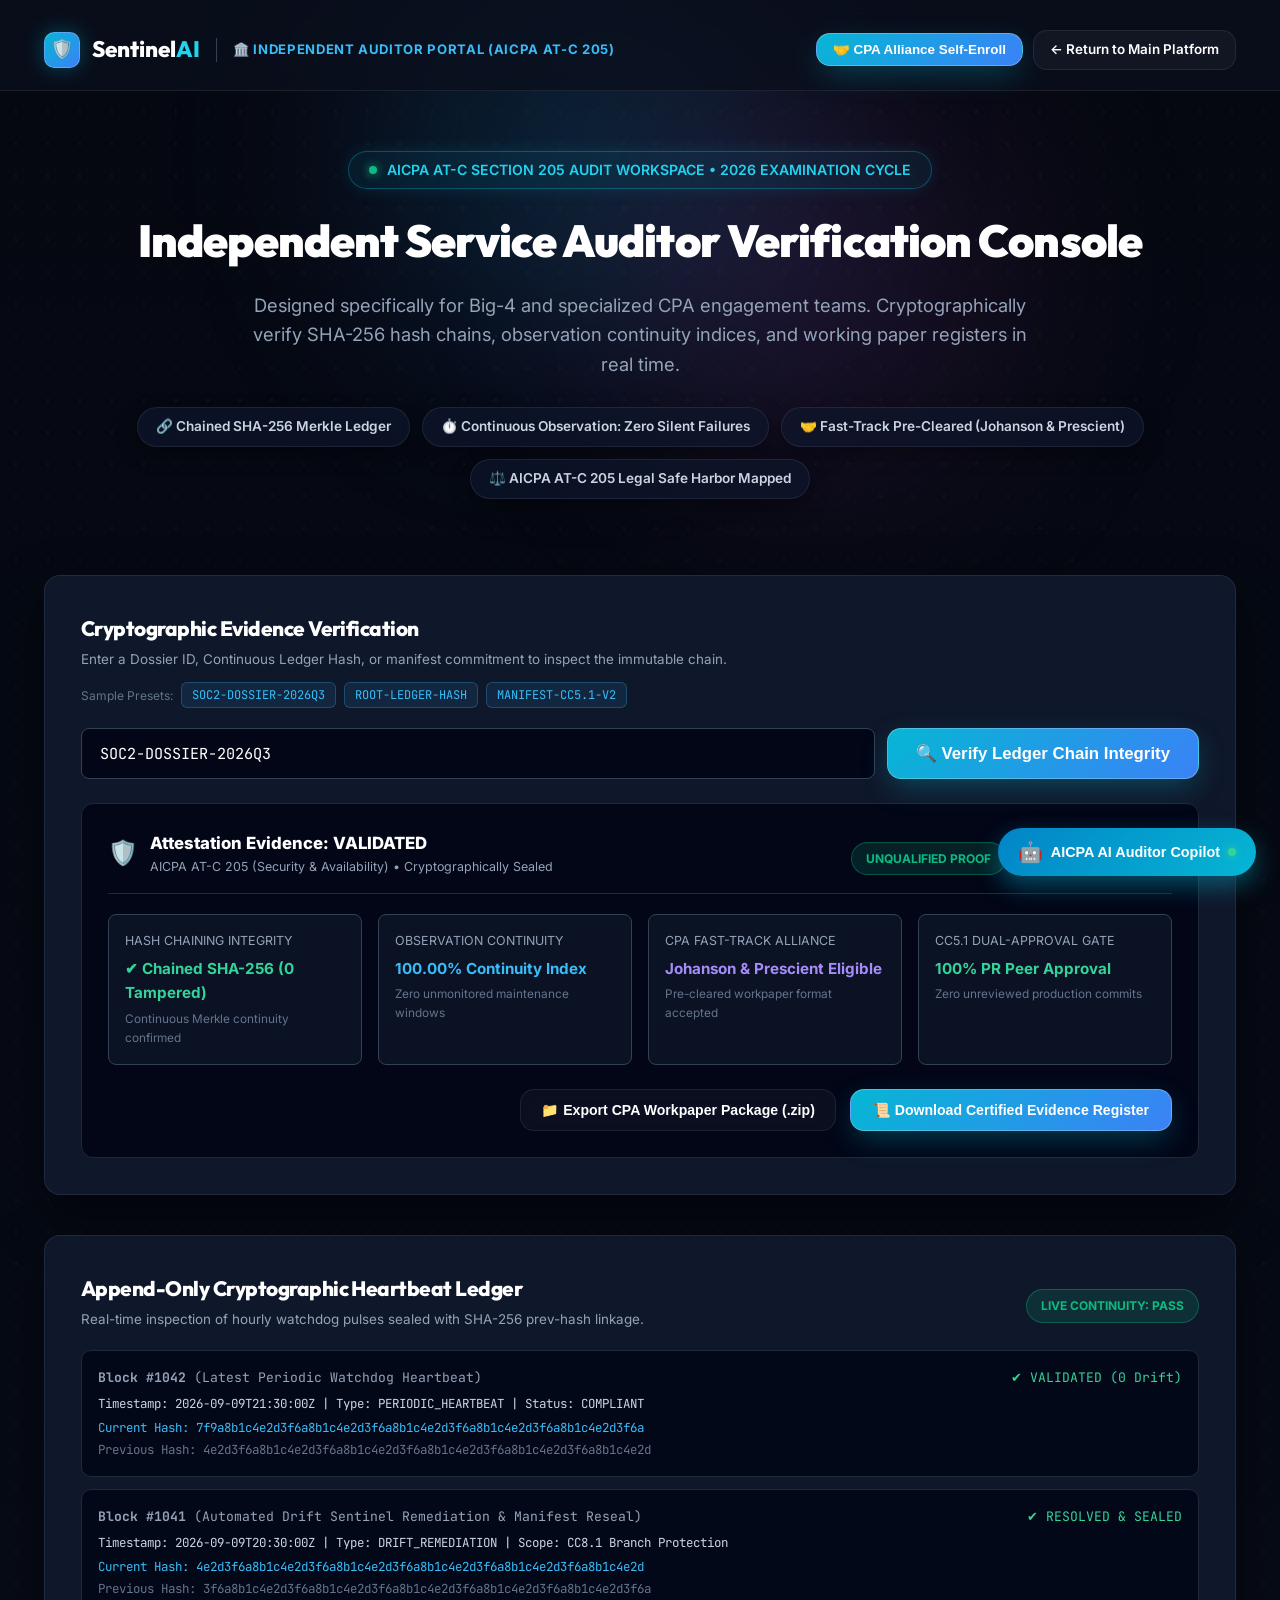
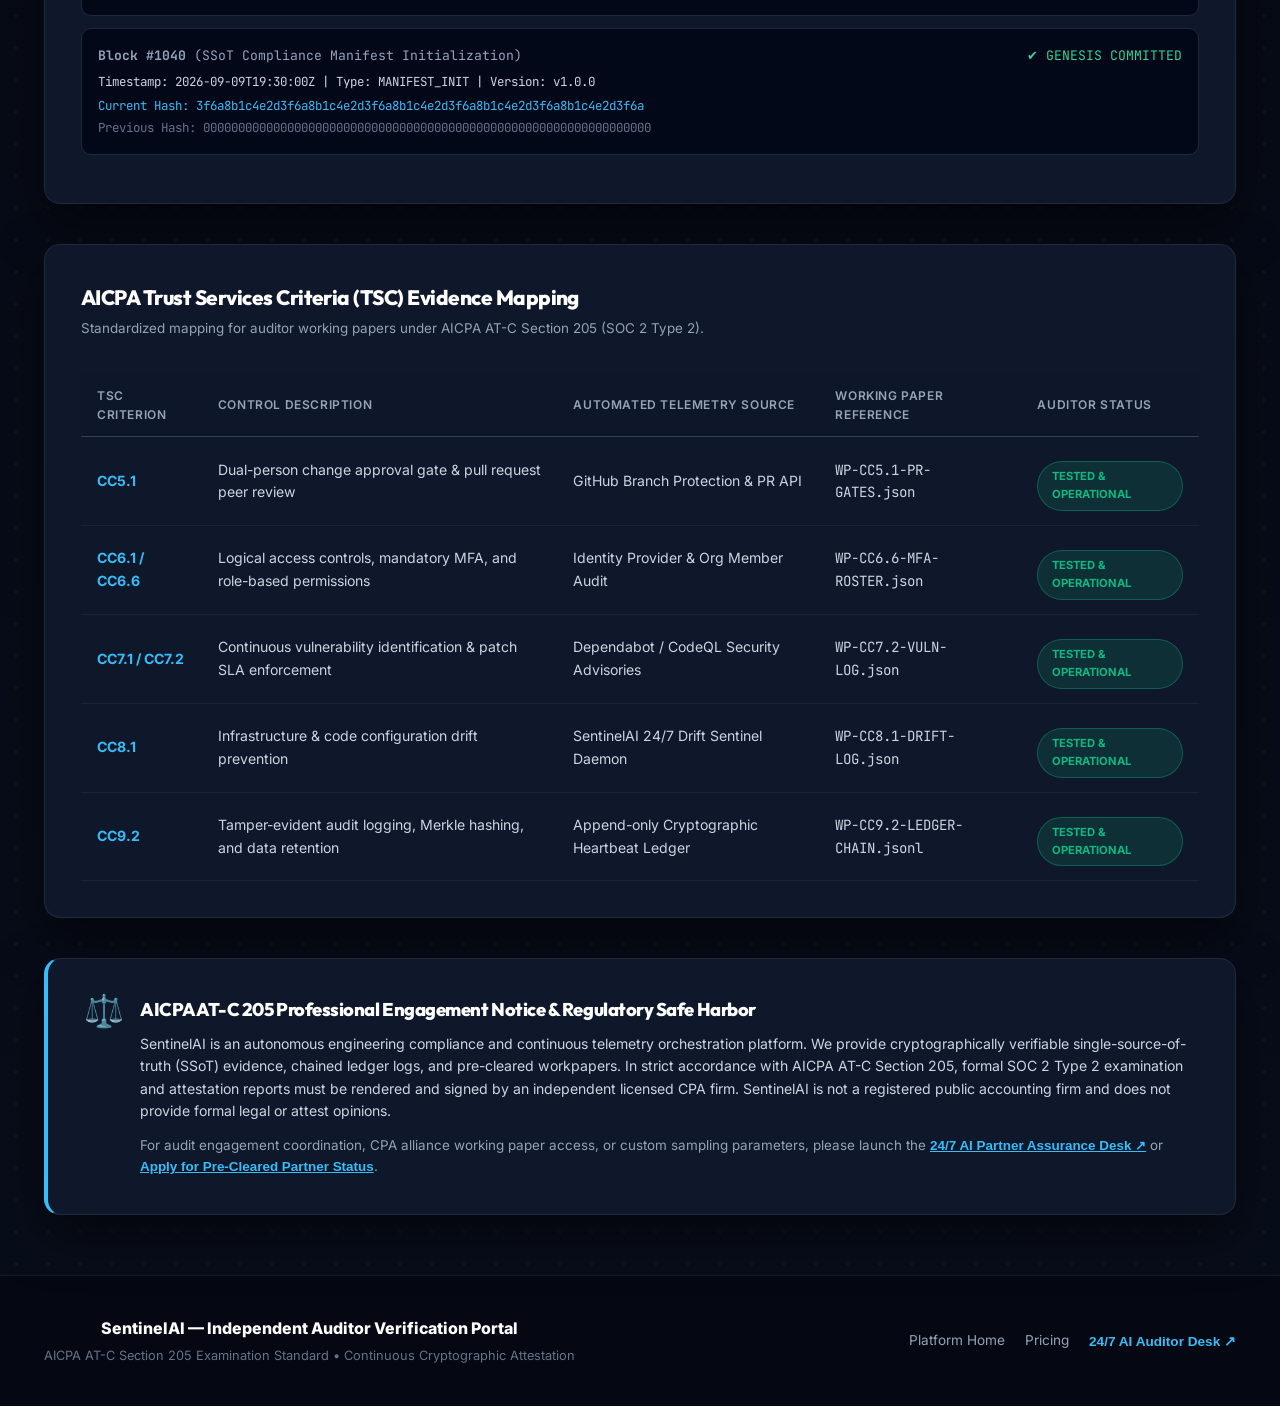
==== commit 5251b0ea: "refactor(zero-touch): eliminate mailto links and route all communications to 24/7 AI Desk and self-s" ====
--- a/auditor-portal.html
+++ b/auditor-portal.html
@@ -399,7 +399,7 @@
             SentinelAI is an autonomous engineering compliance and continuous telemetry orchestration platform. We provide cryptographically verifiable single-source-of-truth (SSoT) evidence, chained ledger logs, and pre-cleared workpapers. In strict accordance with AICPA AT-C Section 205, formal SOC 2 Type 2 examination and attestation reports must be rendered and signed by an independent licensed CPA firm. SentinelAI is not a registered public accounting firm and does not provide formal legal or attest opinions.
           </p>
           <div style="font-size: 0.84rem; color: #94a3b8;">
-            For audit engagement coordination, CPA alliance working paper access, or custom sampling parameters, please contact the SentinelAI Partner Assurance Desk at <a href="mailto:auditors@sentinelvciso.com" style="color: #38bdf8; text-decoration: none; font-weight: 600;">auditors@sentinelvciso.com</a>.
+            For audit engagement coordination, CPA alliance working paper access, or custom sampling parameters, please launch the <button id="btn-trigger-ai-desk" style="background: none; border: none; color: #38bdf8; text-decoration: underline; font-weight: 700; cursor: pointer; padding: 0; font-size: inherit;">24/7 AI Partner Assurance Desk ↗</button> or <button id="btn-trigger-alliance-inline" style="background: none; border: none; color: #38bdf8; text-decoration: underline; font-weight: 700; cursor: pointer; padding: 0; font-size: inherit;">Apply for Pre-Cleared Partner Status</button>.
           </div>
         </div>
       </div>
@@ -417,10 +417,10 @@
           AICPA AT-C Section 205 Examination Standard • Continuous Cryptographic Attestation
         </div>
       </div>
-      <div style="display: flex; gap: 20px; font-size: 0.85rem;">
+      <div style="display: flex; gap: 20px; font-size: 0.85rem; align-items: center;">
         <a href="index.html" style="color: var(--text-muted); text-decoration: none;">Platform Home</a>
         <a href="index.html#pricing" style="color: var(--text-muted); text-decoration: none;">Pricing</a>
-        <a href="mailto:auditors@sentinelvciso.com" style="color: #38bdf8; text-decoration: none;">Auditor Desk</a>
+        <button id="btn-footer-ai-desk" style="background: none; border: none; color: #38bdf8; text-decoration: none; cursor: pointer; padding: 0; font-size: inherit; font-weight: 600;">24/7 AI Auditor Desk ↗</button>
       </div>
     </div>
   </footer>
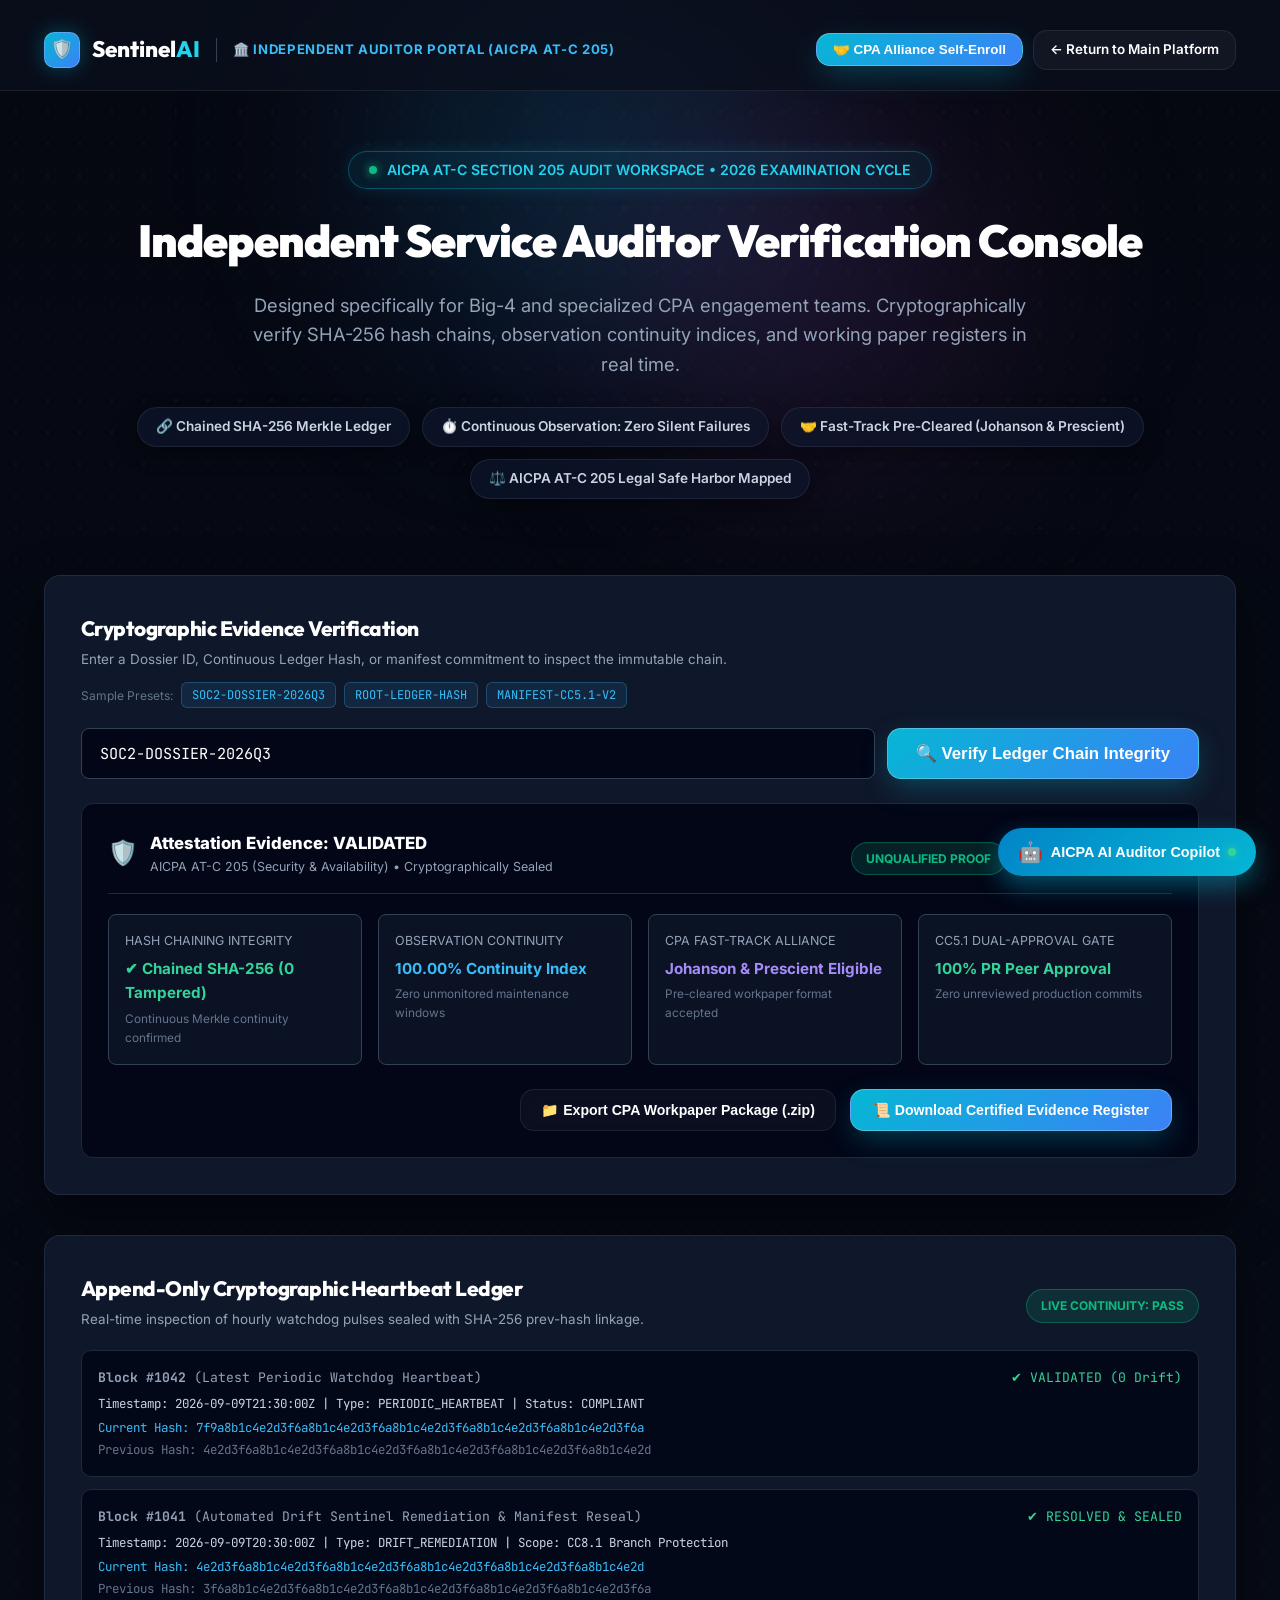
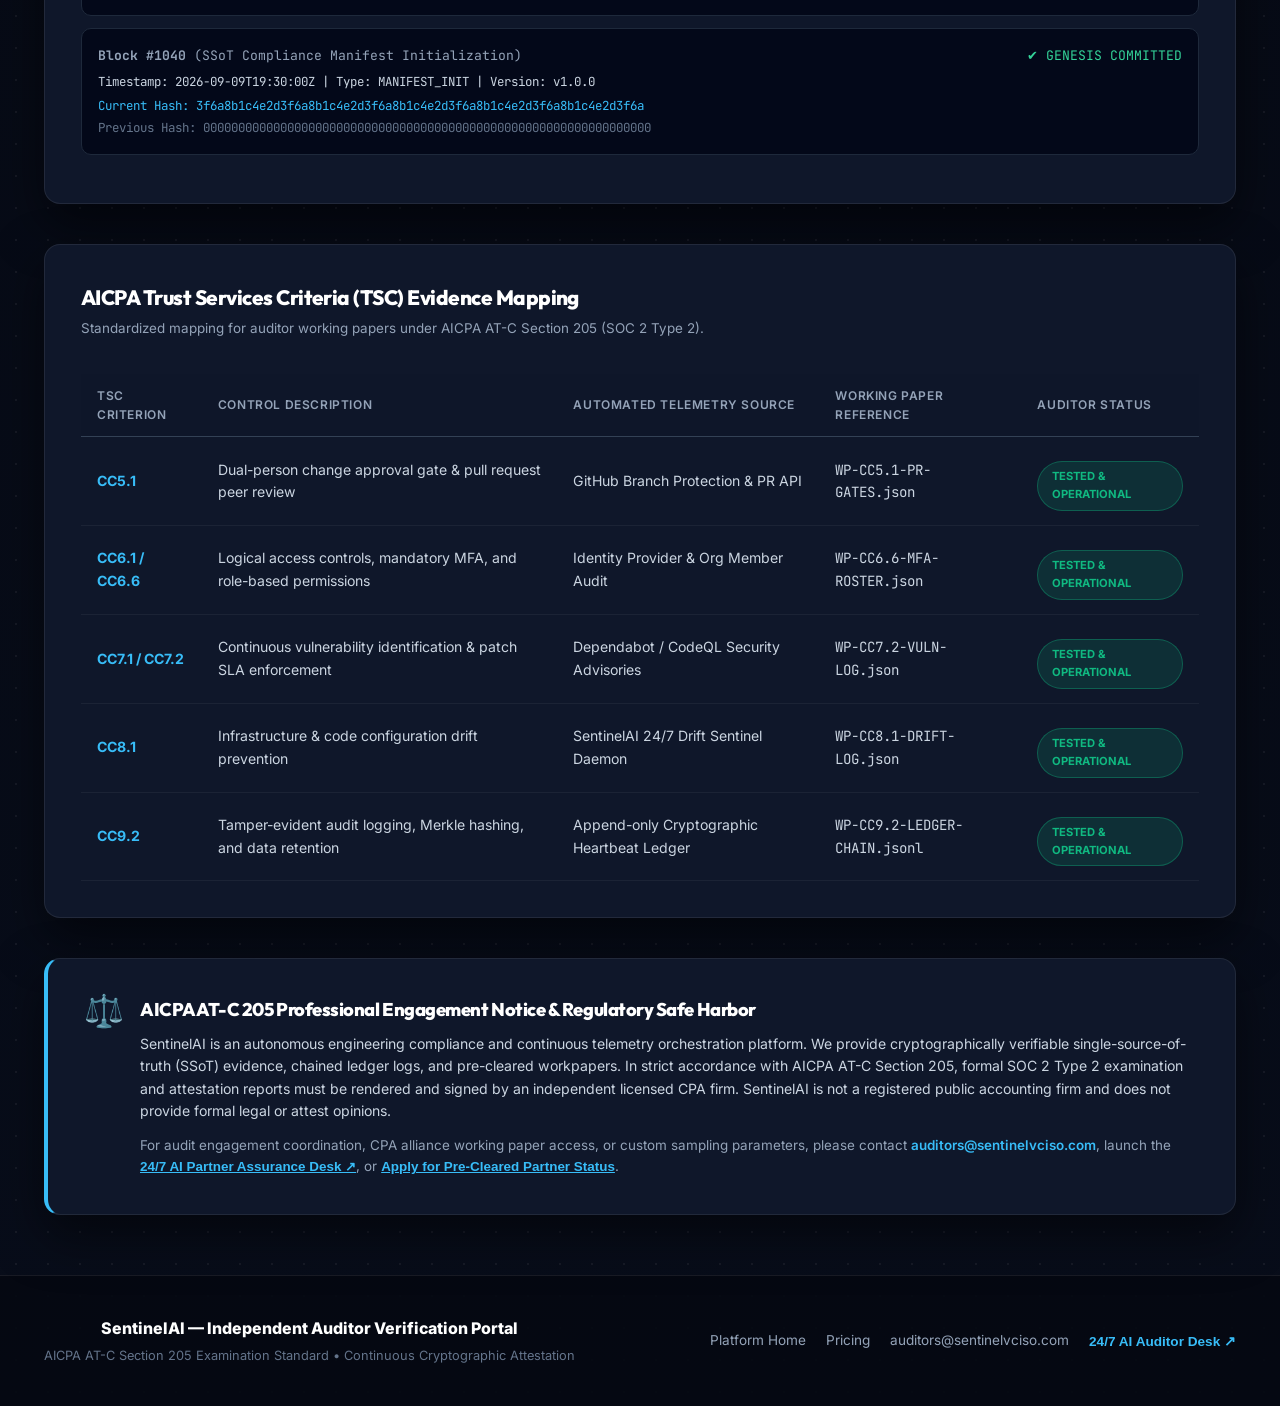
==== commit 6c491e86: "feat(branding): restore institutional support and auditor emails alongside 24/7 AI Desk" ====
--- a/auditor-portal.html
+++ b/auditor-portal.html
@@ -399,7 +399,7 @@
             SentinelAI is an autonomous engineering compliance and continuous telemetry orchestration platform. We provide cryptographically verifiable single-source-of-truth (SSoT) evidence, chained ledger logs, and pre-cleared workpapers. In strict accordance with AICPA AT-C Section 205, formal SOC 2 Type 2 examination and attestation reports must be rendered and signed by an independent licensed CPA firm. SentinelAI is not a registered public accounting firm and does not provide formal legal or attest opinions.
           </p>
           <div style="font-size: 0.84rem; color: #94a3b8;">
-            For audit engagement coordination, CPA alliance working paper access, or custom sampling parameters, please launch the <button id="btn-trigger-ai-desk" style="background: none; border: none; color: #38bdf8; text-decoration: underline; font-weight: 700; cursor: pointer; padding: 0; font-size: inherit;">24/7 AI Partner Assurance Desk ↗</button> or <button id="btn-trigger-alliance-inline" style="background: none; border: none; color: #38bdf8; text-decoration: underline; font-weight: 700; cursor: pointer; padding: 0; font-size: inherit;">Apply for Pre-Cleared Partner Status</button>.
+            For audit engagement coordination, CPA alliance working paper access, or custom sampling parameters, please contact <a href="mailto:auditors@sentinelvciso.com" style="color: #38bdf8; text-decoration: none; font-weight: 600;">auditors@sentinelvciso.com</a>, launch the <button id="btn-trigger-ai-desk" style="background: none; border: none; color: #38bdf8; text-decoration: underline; font-weight: 700; cursor: pointer; padding: 0; font-size: inherit;">24/7 AI Partner Assurance Desk ↗</button>, or <button id="btn-trigger-alliance-inline" style="background: none; border: none; color: #38bdf8; text-decoration: underline; font-weight: 700; cursor: pointer; padding: 0; font-size: inherit;">Apply for Pre-Cleared Partner Status</button>.
           </div>
         </div>
       </div>
@@ -417,9 +417,10 @@
           AICPA AT-C Section 205 Examination Standard • Continuous Cryptographic Attestation
         </div>
       </div>
-      <div style="display: flex; gap: 20px; font-size: 0.85rem; align-items: center;">
+      <div style="display: flex; gap: 20px; font-size: 0.85rem; align-items: center; flex-wrap: wrap;">
         <a href="index.html" style="color: var(--text-muted); text-decoration: none;">Platform Home</a>
         <a href="index.html#pricing" style="color: var(--text-muted); text-decoration: none;">Pricing</a>
+        <a href="mailto:auditors@sentinelvciso.com" style="color: var(--text-muted); text-decoration: none;">auditors@sentinelvciso.com</a>
         <button id="btn-footer-ai-desk" style="background: none; border: none; color: #38bdf8; text-decoration: none; cursor: pointer; padding: 0; font-size: inherit; font-weight: 600;">24/7 AI Auditor Desk ↗</button>
       </div>
     </div>
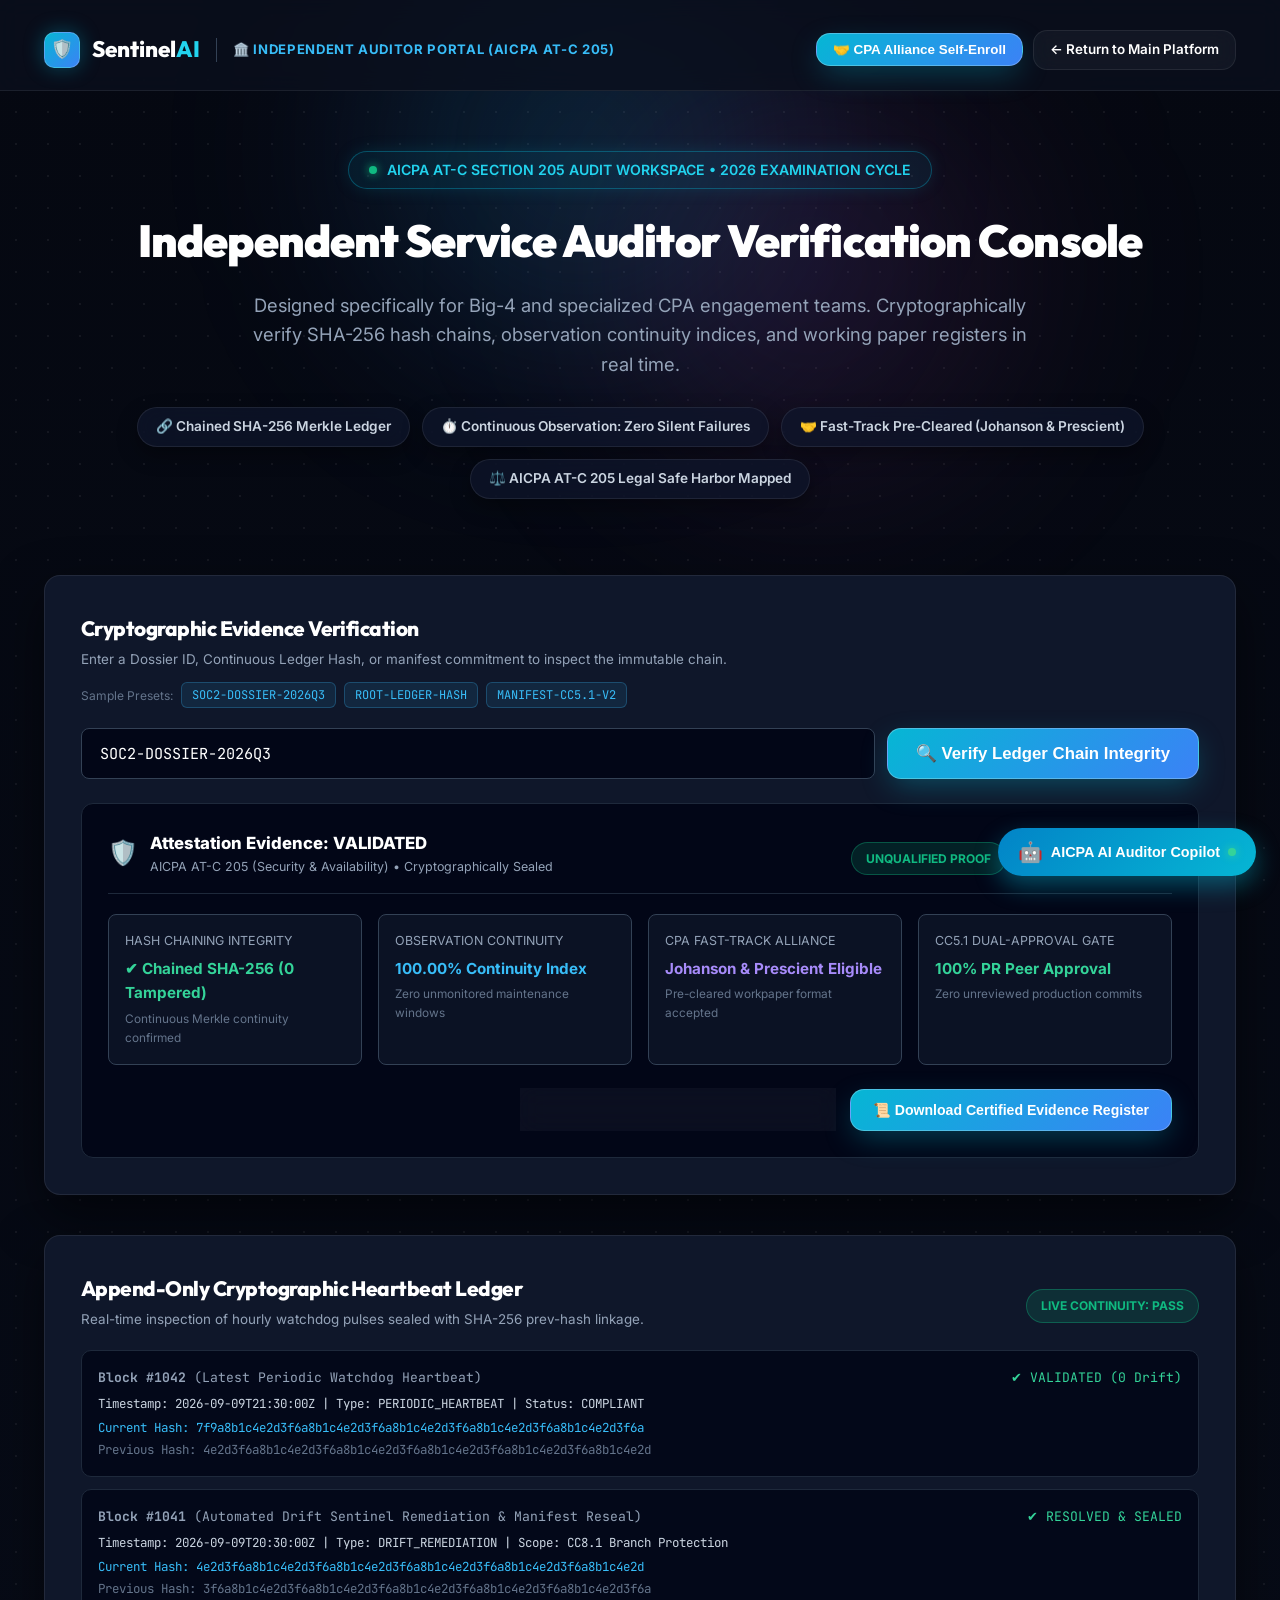
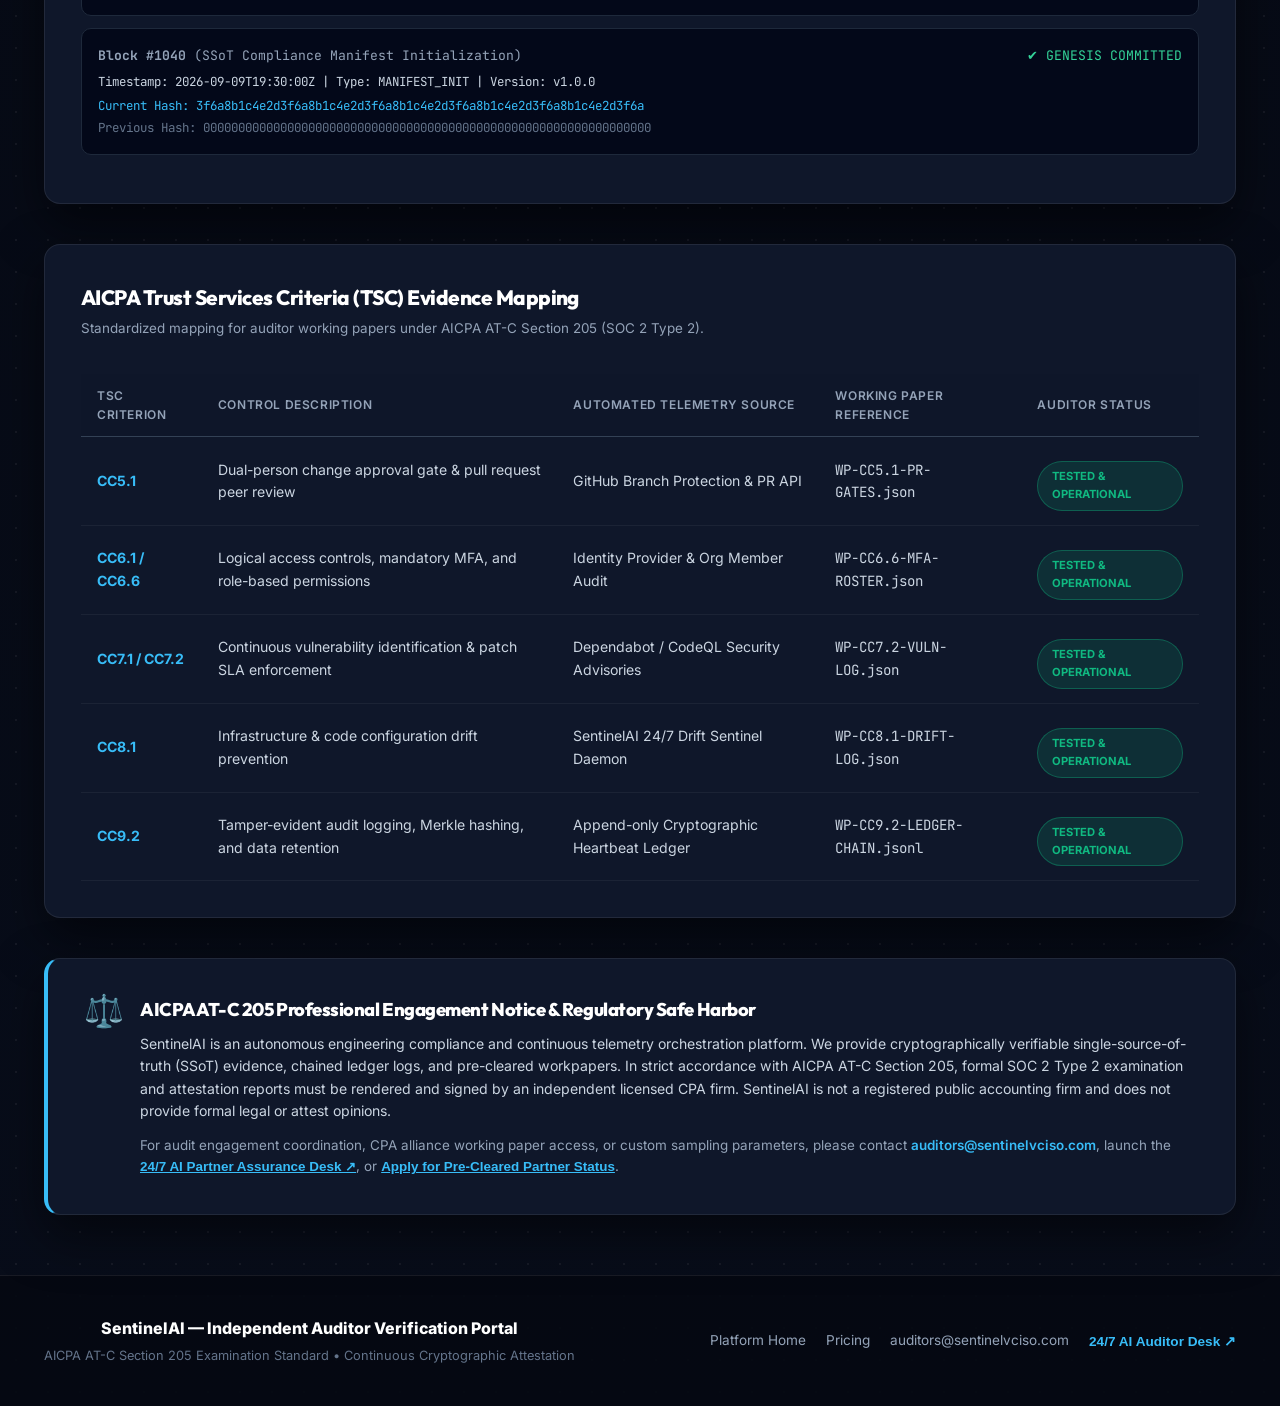
==== commit 6bc8386e: "feat(deploy): add production Dockerfile, Render/Railway blueprints, and dynamic config.js routing" ====
--- a/auditor-portal.html
+++ b/auditor-portal.html
@@ -515,6 +515,7 @@
     </div>
   </div>
 
+  <script src="config.js"></script>
   <script src="auditor.js"></script>
 </body>
 </html>
